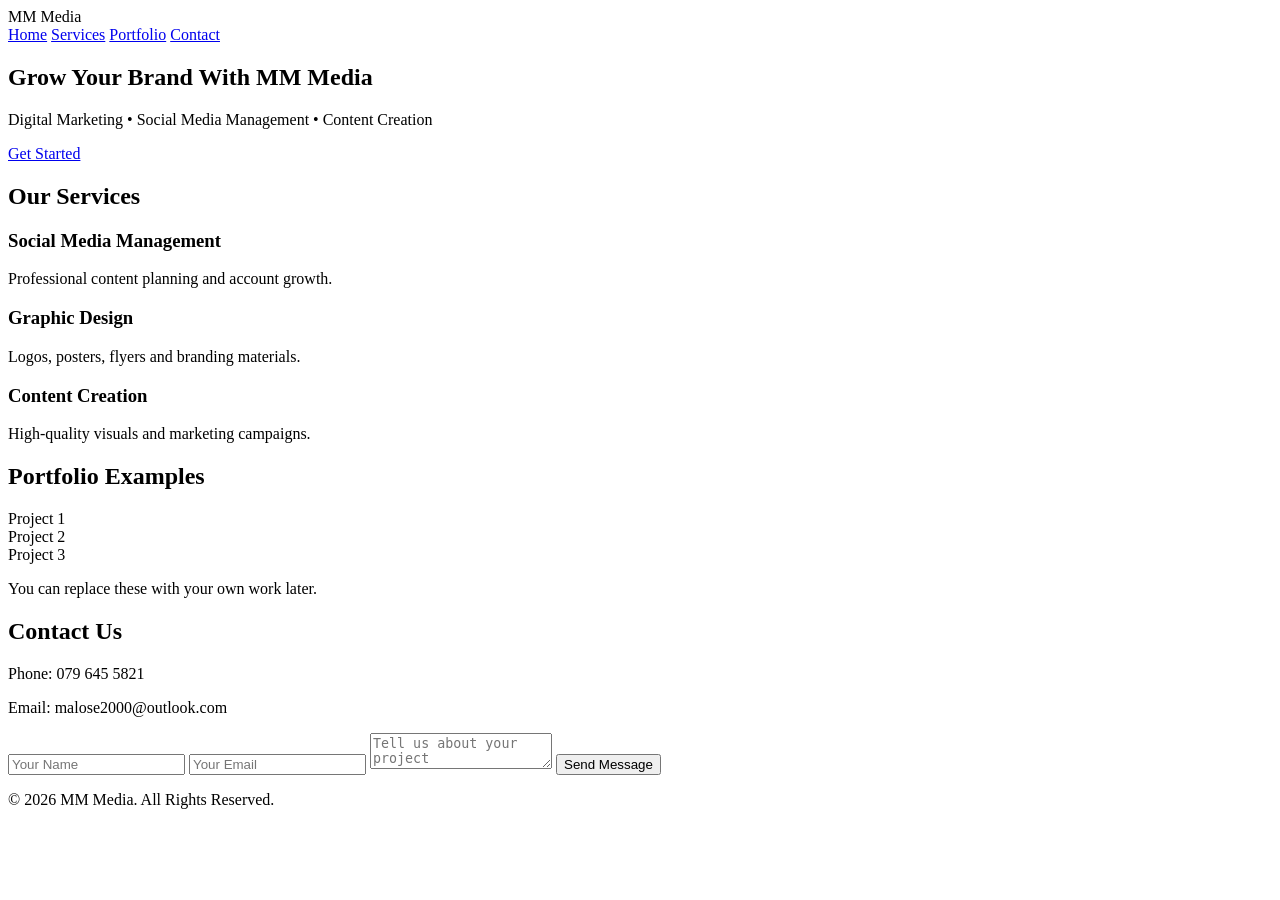
==== index.html @ d08255b9 "Add index.html" ====
<!DOCTYPE html>
<html lang="en">
<head>
    <meta charset="UTF-8">
    <meta name="viewport" content="width=device-width, initial-scale=1.0">
    <title>MM Media</title>
    <link rel="stylesheet" href="style.css">
</head>
<body>

<header>
    <div class="logo">MM Media</div>
    <nav>
        <a href="#home">Home</a>
        <a href="#services">Services</a>
        <a href="#portfolio">Portfolio</a>
        <a href="#contact">Contact</a>
    </nav>
</header>

<section id="home" class="hero">
    <h1>Grow Your Brand With MM Media</h1>
    <p>Digital Marketing • Social Media Management • Content Creation</p>
    <a href="#contact" class="btn">Get Started</a>
</section>

<section id="services">
    <h2>Our Services</h2>

    <div class="cards">
        <div class="card">
            <h3>Social Media Management</h3>
            <p>Professional content planning and account growth.</p>
        </div>

        <div class="card">
            <h3>Graphic Design</h3>
            <p>Logos, posters, flyers and branding materials.</p>
        </div>

        <div class="card">
            <h3>Content Creation</h3>
            <p>High-quality visuals and marketing campaigns.</p>
        </div>
    </div>
</section>

<section id="portfolio">
    <h2>Portfolio Examples</h2>

    <div class="gallery">
        <div class="placeholder">Project 1</div>
        <div class="placeholder">Project 2</div>
        <div class="placeholder">Project 3</div>
    </div>

    <p>You can replace these with your own work later.</p>
</section>

<section id="contact">
    <h2>Contact Us</h2>

    <p>Phone: 079 645 5821</p>
    <p>Email: malose2000@outlook.com</p>

    <form>
        <input type="text" placeholder="Your Name">
        <input type="email" placeholder="Your Email">
        <textarea placeholder="Tell us about your project"></textarea>
        <button type="submit">Send Message</button>
    </form>
</section>

<footer>
    <p>© 2026 MM Media. All Rights Reserved.</p>
</footer>

<script src="script.js"></script>

</body>
</html
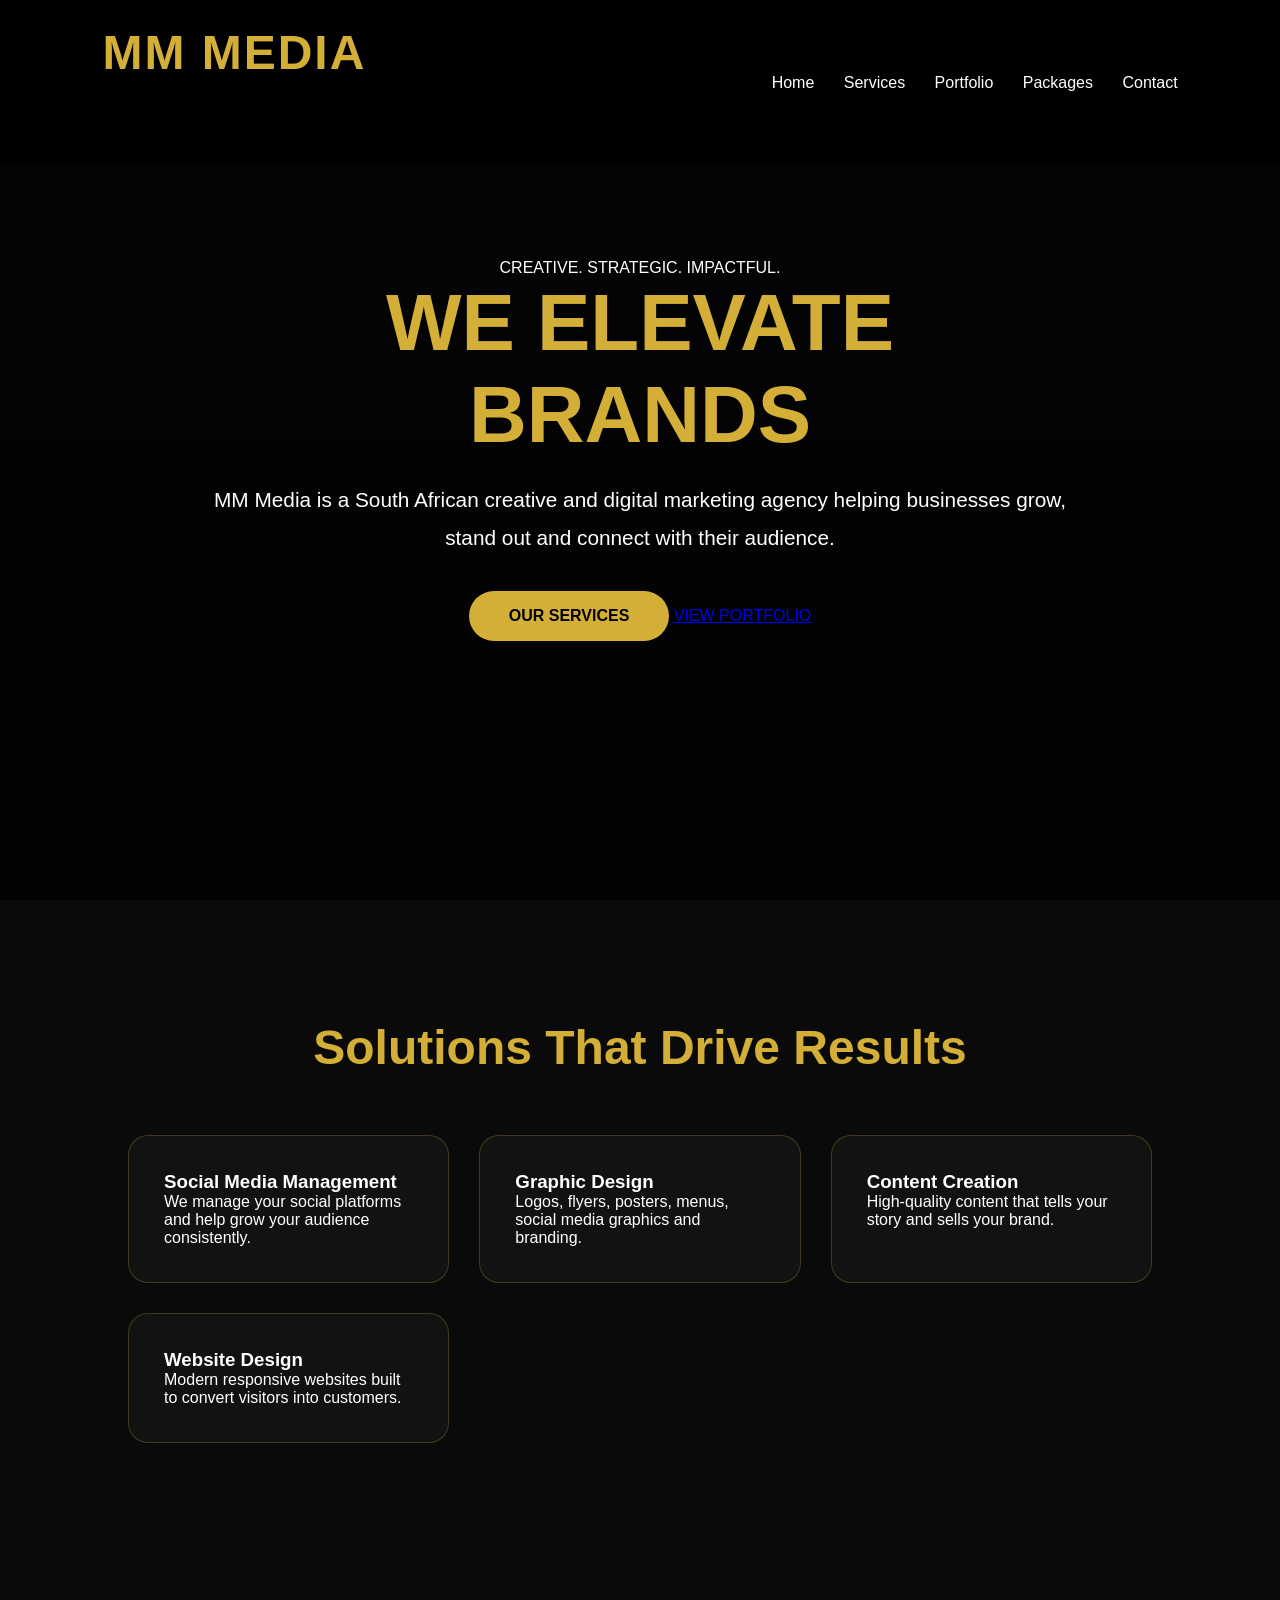
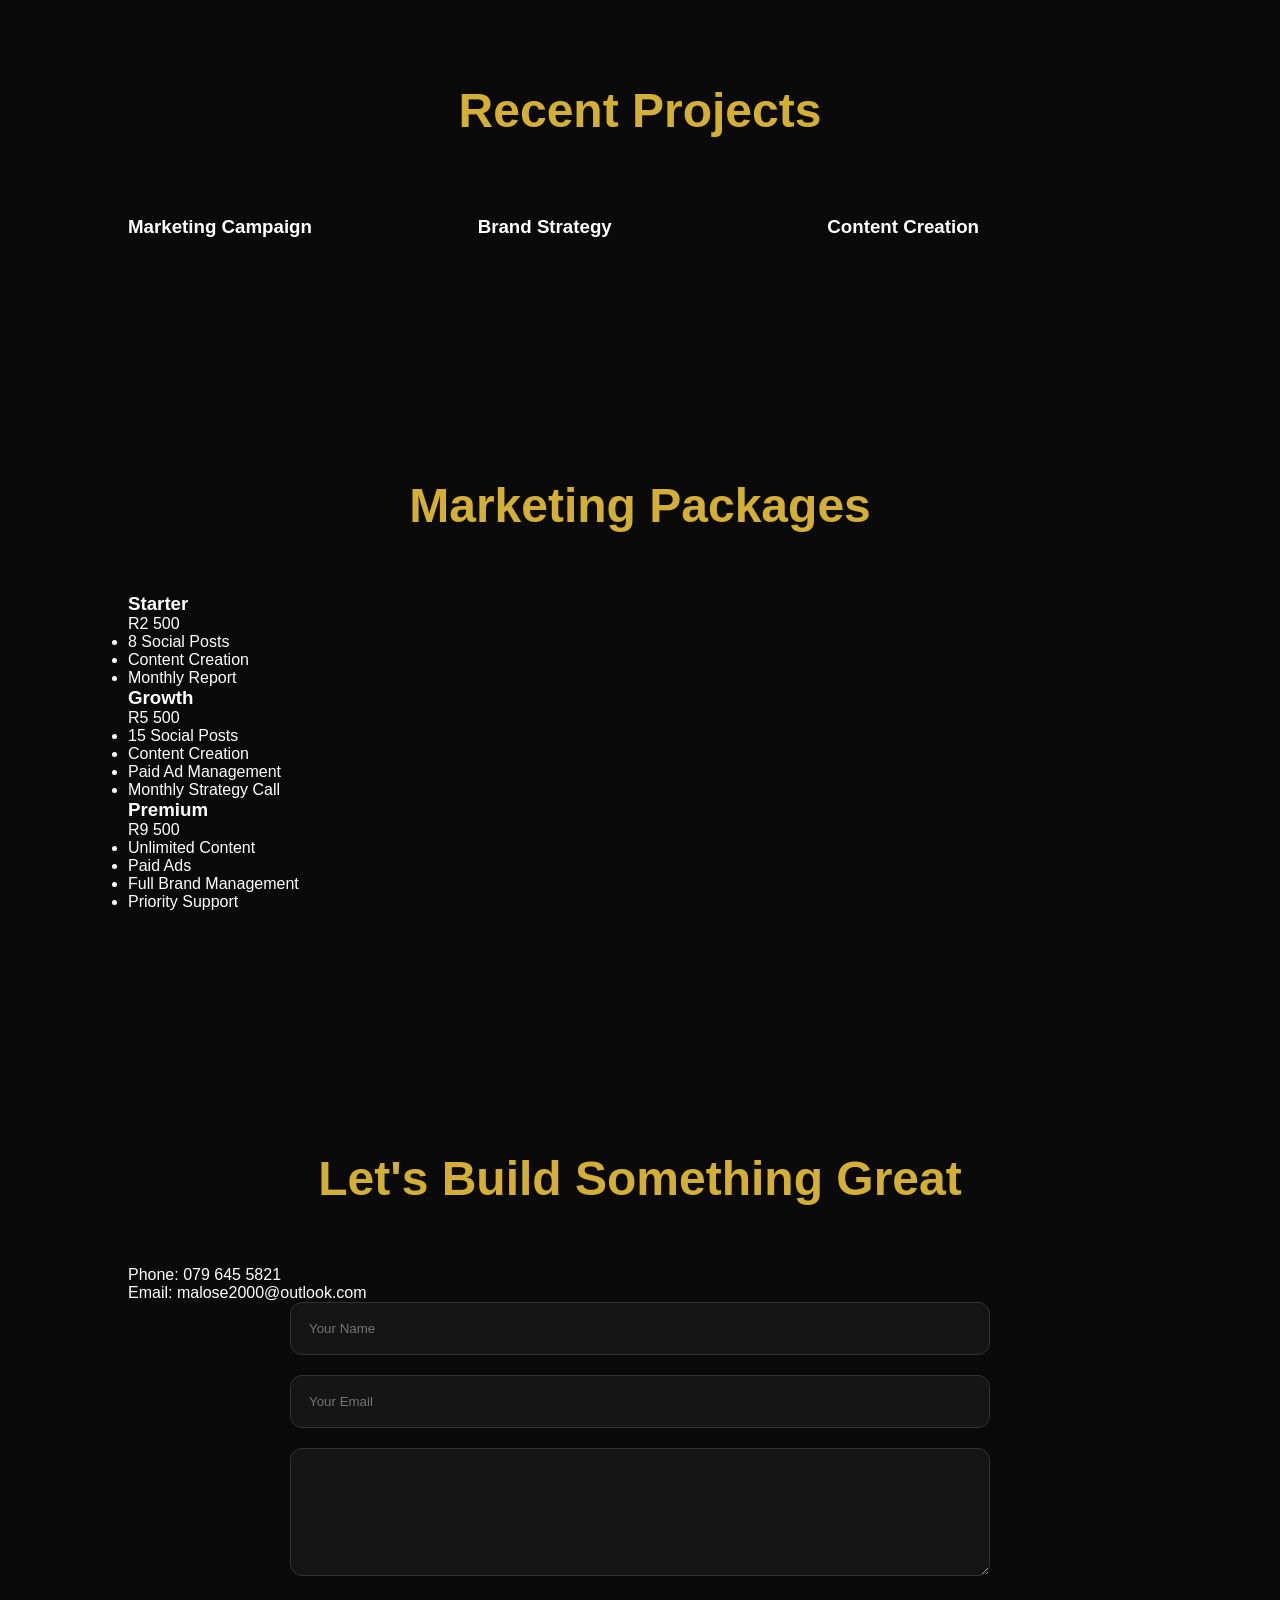
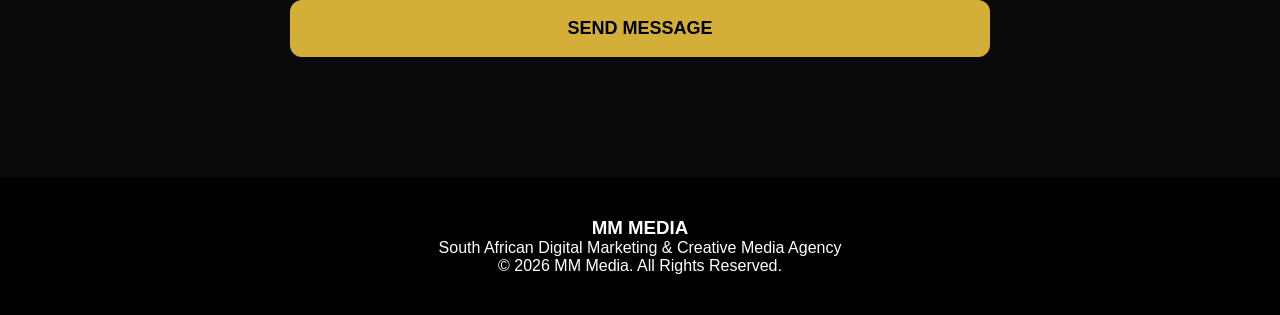
==== commit 5031b7d6: "Update index.html" ====
--- a/index.html
+++ b/index.html
@@ -3,79 +3,237 @@
 <head>
     <meta charset="UTF-8">
     <meta name="viewport" content="width=device-width, initial-scale=1.0">
-    <title>MM Media</title>
+    <title>MM Media | Digital Marketing Agency</title>
+
     <link rel="stylesheet" href="style.css">
+
+    <link href="https://fonts.googleapis.com/css2?family=Poppins:wght@300;400;500;600;700;800&display=swap" rel="stylesheet">
 </head>
+
 <body>
 
 <header>
-    <div class="logo">MM Media</div>
+    <div class="logo">
+        <h2>MM MEDIA</h2>
+    </div>
+
     <nav>
         <a href="#home">Home</a>
         <a href="#services">Services</a>
         <a href="#portfolio">Portfolio</a>
+        <a href="#packages">Packages</a>
         <a href="#contact">Contact</a>
     </nav>
 </header>
 
-<section id="home" class="hero">
-    <h1>Grow Your Brand With MM Media</h1>
-    <p>Digital Marketing • Social Media Management • Content Creation</p>
-    <a href="#contact" class="btn">Get Started</a>
+<section class="hero" id="home">
+    <div class="overlay">
+
+        <span class="tagline">
+            CREATIVE. STRATEGIC. IMPACTFUL.
+        </span>
+
+        <h1>
+            WE ELEVATE <br>
+            BRANDS
+        </h1>
+
+        <p>
+            MM Media is a South African creative and digital marketing agency
+            helping businesses grow, stand out and connect with their audience.
+        </p>
+
+        <div class="hero-buttons">
+            <a href="#services" class="btn">OUR SERVICES</a>
+
+            <a href="#portfolio" class="btn-outline">
+                VIEW PORTFOLIO
+            </a>
+        </div>
+    </div>
 </section>
 
 <section id="services">
-    <h2>Our Services</h2>
+
+    <h2>Solutions That Drive Results</h2>
 
     <div class="cards">
+
         <div class="card">
             <h3>Social Media Management</h3>
-            <p>Professional content planning and account growth.</p>
+
+            <p>
+                We manage your social platforms and help
+                grow your audience consistently.
+            </p>
         </div>
 
         <div class="card">
             <h3>Graphic Design</h3>
-            <p>Logos, posters, flyers and branding materials.</p>
+
+            <p>
+                Logos, flyers, posters, menus,
+                social media graphics and branding.
+            </p>
         </div>
 
         <div class="card">
             <h3>Content Creation</h3>
-            <p>High-quality visuals and marketing campaigns.</p>
-        </div>
-    </div>
+
+            <p>
+                High-quality content that tells your story
+                and sells your brand.
+            </p>
+        </div>
+
+        <div class="card">
+            <h3>Website Design</h3>
+
+            <p>
+                Modern responsive websites built to
+                convert visitors into customers.
+            </p>
+        </div>
+
+    </div>
+
 </section>
 
 <section id="portfolio">
-    <h2>Portfolio Examples</h2>
+
+    <h2>Recent Projects</h2>
 
     <div class="gallery">
-        <div class="placeholder">Project 1</div>
-        <div class="placeholder">Project 2</div>
-        <div class="placeholder">Project 3</div>
-    </div>
-
-    <p>You can replace these with your own work later.</p>
+
+        <div class="project">
+            <img src="https://images.unsplash.com/photo-1460925895917-afdab827c52f?w=800" alt="">
+            <h3>Marketing Campaign</h3>
+        </div>
+
+        <div class="project">
+            <img src="https://images.unsplash.com/photo-1552664730-d307ca884978?w=800" alt="">
+            <h3>Brand Strategy</h3>
+        </div>
+
+        <div class="project">
+            <img src="https://images.unsplash.com/photo-1516321318423-f06f85e504b3?w=800" alt="">
+            <h3>Content Creation</h3>
+        </div>
+
+    </div>
+
+</section>
+
+<section id="packages">
+
+    <h2>Marketing Packages</h2>
+
+    <div class="pricing">
+
+        <div class="price-card">
+
+            <h3>Starter</h3>
+
+            <div class="price">
+                R2 500
+            </div>
+
+            <ul>
+                <li>8 Social Posts</li>
+                <li>Content Creation</li>
+                <li>Monthly Report</li>
+            </ul>
+
+        </div>
+
+        <div class="price-card featured">
+
+            <h3>Growth</h3>
+
+            <div class="price">
+                R5 500
+            </div>
+
+            <ul>
+                <li>15 Social Posts</li>
+                <li>Content Creation</li>
+                <li>Paid Ad Management</li>
+                <li>Monthly Strategy Call</li>
+            </ul>
+
+        </div>
+
+        <div class="price-card">
+
+            <h3>Premium</h3>
+
+            <div class="price">
+                R9 500
+            </div>
+
+            <ul>
+                <li>Unlimited Content</li>
+                <li>Paid Ads</li>
+                <li>Full Brand Management</li>
+                <li>Priority Support</li>
+            </ul>
+
+        </div>
+
+    </div>
+
 </section>
 
 <section id="contact">
-    <h2>Contact Us</h2>
-
-    <p>Phone: 079 645 5821</p>
-    <p>Email: malose2000@outlook.com</p>
+
+    <h2>Let's Build Something Great</h2>
+
+    <p class="contact-info">
+        Phone: 079 645 5821 <br>
+        Email: malose2000@outlook.com
+    </p>
 
     <form>
-        <input type="text" placeholder="Your Name">
-        <input type="email" placeholder="Your Email">
-        <textarea placeholder="Tell us about your project"></textarea>
-        <button type="submit">Send Message</button>
+
+        <input
+        type="text"
+        placeholder="Your Name"
+        required>
+
+        <input
+        type="email"
+        placeholder="Your Email"
+        required>
+
+        <textarea
+        rows="6"
+        placeholder="Tell us about your project">
+        </textarea>
+
+        <button type="submit">
+            SEND MESSAGE
+        </button>
+
     </form>
+
 </section>
 
 <footer>
-    <p>© 2026 MM Media. All Rights Reserved.</p>
+
+    <h3>MM MEDIA</h3>
+
+    <p>
+        South African Digital Marketing &
+        Creative Media Agency
+    </p>
+
+    <p>
+        © 2026 MM Media. All Rights Reserved.
+    </p>
+
 </footer>
 
 <script src="script.js"></script>
 
 </body>
-</html
+</html>
--- a/style.css
+++ b/style.css
@@ -0,0 +1,173 @@
+*{
+margin:0;
+padding:0;
+box-sizing:border-box;
+font-family: “Poppins”, sans-serif;
+}
+
+html{
+scroll-behavior:smooth;
+}
+
+body{
+background:#0a0a0a;
+color:white;
+overflow-x:hidden;
+}
+
+header{
+position:fixed;
+top:0;
+width:100%;
+z-index:1000;
+display:flex;
+justify-content:space-between;
+align-items:center;
+padding:25px 8%;
+background:rgba(0,0,0,0.85);
+backdrop-filter:blur(10px);
+}
+
+.logo{
+font-size:32px;
+font-weight:700;
+color:#d4af37;
+letter-spacing:2px;
+}
+
+nav a{
+color:white;
+text-decoration:none;
+margin-left:25px;
+transition:0.3s;
+}
+
+nav a:hover{
+color:#d4af37;
+}
+
+.hero{
+height:100vh;
+background:
+linear-gradient(rgba(0,0,0,.6),rgba(0,0,0,.8)),
+url(“https://images.unsplash.com/photo-1497366754035-f200968a6e72”);
+background-size:cover;
+background-position:center;
+display:flex;
+justify-content:center;
+align-items:center;
+text-align:center;
+}
+
+.overlay{
+max-width:900px;
+padding:20px;
+}
+
+.hero h1{
+font-size:5rem;
+color:#d4af37;
+margin-bottom:20px;
+}
+
+.hero p{
+font-size:1.3rem;
+line-height:1.8;
+margin-bottom:35px;
+}
+
+.btn{
+display:inline-block;
+padding:16px 40px;
+background:#d4af37;
+color:black;
+font-weight:bold;
+text-decoration:none;
+border-radius:50px;
+transition:0.3s;
+}
+
+.btn:hover{
+transform:translateY(-3px);
+}
+
+section{
+padding:120px 10%;
+}
+
+h2{
+text-align:center;
+color:#d4af37;
+font-size:3rem;
+margin-bottom:60px;
+}
+
+.cards{
+display:grid;
+grid-template-columns:repeat(auto-fit,minmax(280px,1fr));
+gap:30px;
+}
+
+.card{
+background:#121212;
+border:1px solid rgba(212,175,55,.25);
+padding:35px;
+border-radius:20px;
+transition:0.4s;
+}
+
+.card:hover{
+transform:translateY(-10px);
+border-color:#d4af37;
+}
+
+.gallery{
+display:grid;
+grid-template-columns:repeat(auto-fit,minmax(300px,1fr));
+gap:25px;
+}
+
+.placeholder{
+height:250px;
+border-radius:20px;
+background:linear-gradient(135deg,#d4af37,#8b6b1d);
+display:flex;
+justify-content:center;
+align-items:center;
+font-size:24px;
+font-weight:bold;
+color:black;
+}
+
+form{
+max-width:700px;
+margin:auto;
+}
+
+input,
+textarea{
+width:100%;
+margin-bottom:20px;
+padding:18px;
+background:#151515;
+border:1px solid #333;
+color:white;
+border-radius:12px;
+}
+
+button{
+width:100%;
+padding:18px;
+background:#d4af37;
+border:none;
+font-size:18px;
+font-weight:bold;
+border-radius:12px;
+cursor:pointer;
+}
+
+footer{
+text-align:center;
+padding:40px;
+background:black;
+}
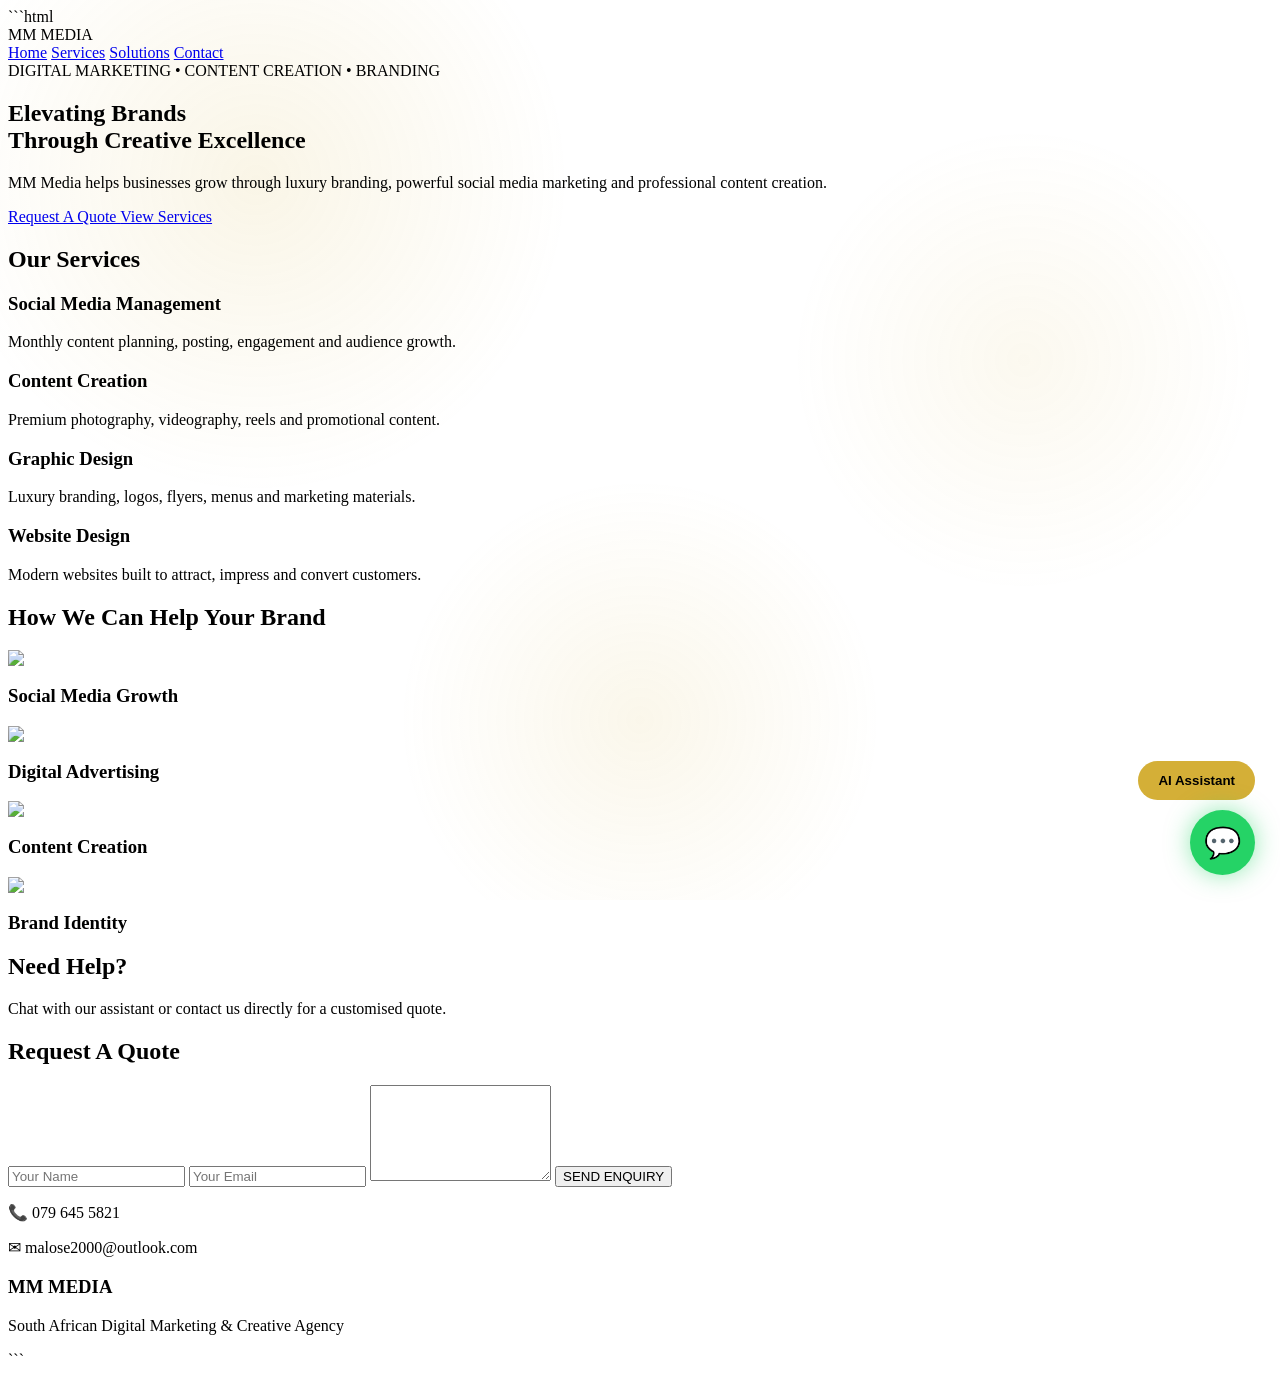
==== commit b6cadea2: "Update index.html" ====
--- a/index.html
+++ b/index.html
@@ -1,197 +1,163 @@
+```html
 <!DOCTYPE html>
 <html lang="en">
 <head>
-    <meta charset="UTF-8">
-    <meta name="viewport" content="width=device-width, initial-scale=1.0">
-    <title>MM Media | Digital Marketing Agency</title>
-
-    <link rel="stylesheet" href="style.css">
-
-    <link href="https://fonts.googleapis.com/css2?family=Poppins:wght@300;400;500;600;700;800&display=swap" rel="stylesheet">
+<meta charset="UTF-8">
+<meta name="viewport" content="width=device-width, initial-scale=1.0">
+<title>MM Media | Luxury Digital Marketing Agency</title>
+
+<link rel="stylesheet" href="style.css">
+
+<link href="https://fonts.googleapis.com/css2?family=Poppins:wght@300;400;500;600;700;800&display=swap" rel="stylesheet">
 </head>
 
 <body>
 
 <header>
-    <div class="logo">
-        <h2>MM MEDIA</h2>
-    </div>
+    <div class="logo">MM MEDIA</div>
 
     <nav>
         <a href="#home">Home</a>
         <a href="#services">Services</a>
-        <a href="#portfolio">Portfolio</a>
-        <a href="#packages">Packages</a>
+        <a href="#showcase">Solutions</a>
         <a href="#contact">Contact</a>
     </nav>
 </header>
 
-<section class="hero" id="home">
-    <div class="overlay">
-
-        <span class="tagline">
-            CREATIVE. STRATEGIC. IMPACTFUL.
+<section id="home" class="hero">
+
+    <div class="hero-content">
+
+        <span class="small-title">
+            DIGITAL MARKETING • CONTENT CREATION • BRANDING
         </span>
 
         <h1>
-            WE ELEVATE <br>
-            BRANDS
+            Elevating Brands<br>
+            Through Creative Excellence
         </h1>
 
         <p>
-            MM Media is a South African creative and digital marketing agency
-            helping businesses grow, stand out and connect with their audience.
+            MM Media helps businesses grow through luxury branding,
+            powerful social media marketing and professional content creation.
         </p>
 
         <div class="hero-buttons">
-            <a href="#services" class="btn">OUR SERVICES</a>
-
-            <a href="#portfolio" class="btn-outline">
-                VIEW PORTFOLIO
+            <a href="#contact" class="btn">
+                Request A Quote
             </a>
-        </div>
-    </div>
+
+            <a href="#showcase" class="btn-outline">
+                View Services
+            </a>
+        </div>
+
+    </div>
+
 </section>
 
 <section id="services">
 
-    <h2>Solutions That Drive Results</h2>
+    <h2>Our Services</h2>
 
     <div class="cards">
 
         <div class="card">
             <h3>Social Media Management</h3>
-
-            <p>
-                We manage your social platforms and help
-                grow your audience consistently.
+            <p>
+                Monthly content planning, posting,
+                engagement and audience growth.
+            </p>
+        </div>
+
+        <div class="card">
+            <h3>Content Creation</h3>
+            <p>
+                Premium photography, videography,
+                reels and promotional content.
             </p>
         </div>
 
         <div class="card">
             <h3>Graphic Design</h3>
-
-            <p>
-                Logos, flyers, posters, menus,
-                social media graphics and branding.
-            </p>
-        </div>
-
-        <div class="card">
+            <p>
+                Luxury branding, logos, flyers,
+                menus and marketing materials.
+            </p>
+        </div>
+
+        <div class="card">
+            <h3>Website Design</h3>
+            <p>
+                Modern websites built to attract,
+                impress and convert customers.
+            </p>
+        </div>
+
+    </div>
+
+</section>
+
+<section id="showcase">
+
+    <h2>How We Can Help Your Brand</h2>
+
+    <div class="gallery">
+
+        <div class="project">
+            <img src="https://images.unsplash.com/photo-1611162617474-5b21e879e113?w=1200">
+            <h3>Social Media Growth</h3>
+        </div>
+
+        <div class="project">
+            <img src="https://images.unsplash.com/photo-1460925895917-afdab827c52f?w=1200">
+            <h3>Digital Advertising</h3>
+        </div>
+
+        <div class="project">
+            <img src="https://images.unsplash.com/photo-1496171367470-9ed9a91ea931?w=1200">
             <h3>Content Creation</h3>
-
-            <p>
-                High-quality content that tells your story
-                and sells your brand.
-            </p>
-        </div>
-
-        <div class="card">
-            <h3>Website Design</h3>
-
-            <p>
-                Modern responsive websites built to
-                convert visitors into customers.
-            </p>
-        </div>
-
-    </div>
-
-</section>
-
-<section id="portfolio">
-
-    <h2>Recent Projects</h2>
-
-    <div class="gallery">
-
-        <div class="project">
-            <img src="https://images.unsplash.com/photo-1460925895917-afdab827c52f?w=800" alt="">
-            <h3>Marketing Campaign</h3>
-        </div>
-
-        <div class="project">
-            <img src="https://images.unsplash.com/photo-1552664730-d307ca884978?w=800" alt="">
-            <h3>Brand Strategy</h3>
-        </div>
-
-        <div class="project">
-            <img src="https://images.unsplash.com/photo-1516321318423-f06f85e504b3?w=800" alt="">
-            <h3>Content Creation</h3>
-        </div>
-
-    </div>
-
-</section>
-
-<section id="packages">
-
-    <h2>Marketing Packages</h2>
-
-    <div class="pricing">
-
-        <div class="price-card">
-
-            <h3>Starter</h3>
-
-            <div class="price">
-                R2 500
-            </div>
-
-            <ul>
-                <li>8 Social Posts</li>
-                <li>Content Creation</li>
-                <li>Monthly Report</li>
-            </ul>
-
-        </div>
-
-        <div class="price-card featured">
-
-            <h3>Growth</h3>
-
-            <div class="price">
-                R5 500
-            </div>
-
-            <ul>
-                <li>15 Social Posts</li>
-                <li>Content Creation</li>
-                <li>Paid Ad Management</li>
-                <li>Monthly Strategy Call</li>
-            </ul>
-
-        </div>
-
-        <div class="price-card">
-
-            <h3>Premium</h3>
-
-            <div class="price">
-                R9 500
-            </div>
-
-            <ul>
-                <li>Unlimited Content</li>
-                <li>Paid Ads</li>
-                <li>Full Brand Management</li>
-                <li>Priority Support</li>
-            </ul>
-
-        </div>
-
+        </div>
+
+        <div class="project">
+            <img src="https://images.unsplash.com/photo-1559028012-481c04fa702d?w=1200">
+            <h3>Brand Identity</h3>
+        </div>
+
+    </div>
+
+</section>
+
+<section class="assistant-section">
+
+    <h2>Need Help?</h2>
+
+    <p>
+        Chat with our assistant or contact us directly
+        for a customised quote.
+    </p>
+
+    <button id="chat-toggle">
+        AI Assistant
+    </button>
+
+    <div id="chat-box">
+        <h3>MM Media Assistant</h3>
+
+        <p>
+            Welcome! How can we help your business today?
+        </p>
+
+        <input
+        type="text"
+        placeholder="Type your question...">
     </div>
 
 </section>
 
 <section id="contact">
 
-    <h2>Let's Build Something Great</h2>
-
-    <p class="contact-info">
-        Phone: 079 645 5821 <br>
-        Email: malose2000@outlook.com
-    </p>
+    <h2>Request A Quote</h2>
 
     <form>
 
@@ -211,10 +177,22 @@
         </textarea>
 
         <button type="submit">
-            SEND MESSAGE
+            SEND ENQUIRY
         </button>
 
     </form>
+
+    <div class="contact-details">
+
+        <p>
+            📞 079 645 5821
+        </p>
+
+        <p>
+            ✉ malose2000@outlook.com
+        </p>
+
+    </div>
 
 </section>
 
@@ -224,16 +202,22 @@
 
     <p>
         South African Digital Marketing &
-        Creative Media Agency
+        Creative Agency
     </p>
 
-    <p>
-        © 2026 MM Media. All Rights Reserved.
-    </p>
-
 </footer>
+
+<a
+href="https://wa.me/27796455821"
+target="_blank"
+class="whatsapp">
+
+💬
+
+</a>
 
 <script src="script.js"></script>
 
 </body>
 </html>
+```
--- a/style.css
+++ b/style.css
@@ -1,173 +1,74 @@
-*{
-margin:0;
-padding:0;
-box-sizing:border-box;
-font-family: “Poppins”, sans-serif;
+/* Floating luxury background */
+
+body::before{
+content:"";
+position:fixed;
+top:0;
+left:0;
+width:100%;
+height:100%;
+background:
+radial-gradient(circle at 20% 20%, rgba(212,175,55,.12), transparent 25%),
+radial-gradient(circle at 80% 40%, rgba(212,175,55,.08), transparent 20%),
+radial-gradient(circle at 50% 80%, rgba(212,175,55,.10), transparent 25%);
+pointer-events:none;
+z-index:-1;
+animation: floatbg 15s ease-in-out infinite;
 }
 
-html{
-scroll-behavior:smooth;
+@keyframes floatbg{
+0%{transform:translateY(0);}
+50%{transform:translateY(-20px);}
+100%{transform:translateY(0);}
 }
 
-body{
-background:#0a0a0a;
-color:white;
-overflow-x:hidden;
+/* WhatsApp */
+
+.whatsapp{
+position:fixed;
+bottom:25px;
+right:25px;
+width:65px;
+height:65px;
+background:#25D366;
+border-radius:50%;
+display:flex;
+align-items:center;
+justify-content:center;
+font-size:30px;
+text-decoration:none;
+z-index:9999;
+box-shadow:0 0 25px rgba(37,211,102,.5);
 }
 
-header{
+/* AI Assistant */
+
+#chat-toggle{
 position:fixed;
-top:0;
-width:100%;
-z-index:1000;
-display:flex;
-justify-content:space-between;
-align-items:center;
-padding:25px 8%;
-background:rgba(0,0,0,0.85);
-backdrop-filter:blur(10px);
+bottom:100px;
+right:25px;
+background:#d4af37;
+color:black;
+border:none;
+padding:12px 20px;
+border-radius:50px;
+cursor:pointer;
+font-weight:bold;
 }
 
-.logo{
-font-size:32px;
-font-weight:700;
-color:#d4af37;
-letter-spacing:2px;
+#chat-box{
+display:none;
+position:fixed;
+bottom:160px;
+right:25px;
+width:300px;
+background:#111;
+border:1px solid #d4af37;
+padding:20px;
+border-radius:15px;
 }
 
-nav a{
-color:white;
-text-decoration:none;
-margin-left:25px;
-transition:0.3s;
+#chat-box input{
+width:100%;
+margin-top:10px;
 }
-
-nav a:hover{
-color:#d4af37;
-}
-
-.hero{
-height:100vh;
-background:
-linear-gradient(rgba(0,0,0,.6),rgba(0,0,0,.8)),
-url(“https://images.unsplash.com/photo-1497366754035-f200968a6e72”);
-background-size:cover;
-background-position:center;
-display:flex;
-justify-content:center;
-align-items:center;
-text-align:center;
-}
-
-.overlay{
-max-width:900px;
-padding:20px;
-}
-
-.hero h1{
-font-size:5rem;
-color:#d4af37;
-margin-bottom:20px;
-}
-
-.hero p{
-font-size:1.3rem;
-line-height:1.8;
-margin-bottom:35px;
-}
-
-.btn{
-display:inline-block;
-padding:16px 40px;
-background:#d4af37;
-color:black;
-font-weight:bold;
-text-decoration:none;
-border-radius:50px;
-transition:0.3s;
-}
-
-.btn:hover{
-transform:translateY(-3px);
-}
-
-section{
-padding:120px 10%;
-}
-
-h2{
-text-align:center;
-color:#d4af37;
-font-size:3rem;
-margin-bottom:60px;
-}
-
-.cards{
-display:grid;
-grid-template-columns:repeat(auto-fit,minmax(280px,1fr));
-gap:30px;
-}
-
-.card{
-background:#121212;
-border:1px solid rgba(212,175,55,.25);
-padding:35px;
-border-radius:20px;
-transition:0.4s;
-}
-
-.card:hover{
-transform:translateY(-10px);
-border-color:#d4af37;
-}
-
-.gallery{
-display:grid;
-grid-template-columns:repeat(auto-fit,minmax(300px,1fr));
-gap:25px;
-}
-
-.placeholder{
-height:250px;
-border-radius:20px;
-background:linear-gradient(135deg,#d4af37,#8b6b1d);
-display:flex;
-justify-content:center;
-align-items:center;
-font-size:24px;
-font-weight:bold;
-color:black;
-}
-
-form{
-max-width:700px;
-margin:auto;
-}
-
-input,
-textarea{
-width:100%;
-margin-bottom:20px;
-padding:18px;
-background:#151515;
-border:1px solid #333;
-color:white;
-border-radius:12px;
-}
-
-button{
-width:100%;
-padding:18px;
-background:#d4af37;
-border:none;
-font-size:18px;
-font-weight:bold;
-border-radius:12px;
-cursor:pointer;
-}
-
-footer{
-text-align:center;
-padding:40px;
-background:black;
-}
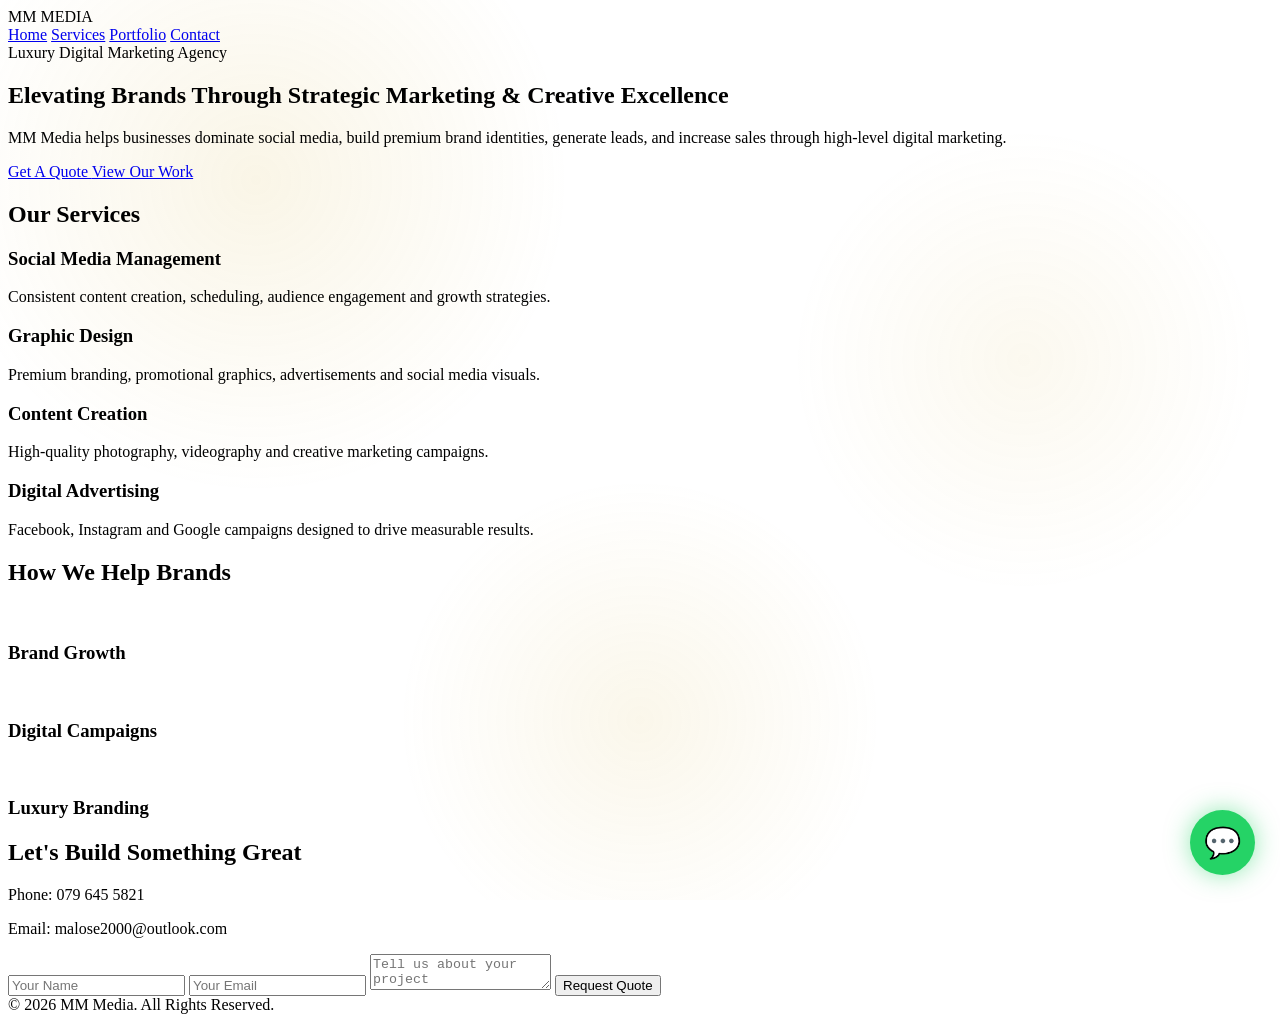
==== commit f9d85cc0: "Update index.html" ====
--- a/index.html
+++ b/index.html
@@ -1,16 +1,11 @@
-```html
 <!DOCTYPE html>
 <html lang="en">
 <head>
-<meta charset="UTF-8">
-<meta name="viewport" content="width=device-width, initial-scale=1.0">
-<title>MM Media | Luxury Digital Marketing Agency</title>
-
-<link rel="stylesheet" href="style.css">
-
-<link href="https://fonts.googleapis.com/css2?family=Poppins:wght@300;400;500;600;700;800&display=swap" rel="stylesheet">
+    <meta charset="UTF-8">
+    <meta name="viewport" content="width=device-width, initial-scale=1.0">
+    <title>MM Media | Luxury Digital Marketing</title>
+    <link rel="stylesheet" href="style.css">
 </head>
-
 <body>
 
 <header>
@@ -19,78 +14,80 @@
     <nav>
         <a href="#home">Home</a>
         <a href="#services">Services</a>
-        <a href="#showcase">Solutions</a>
+        <a href="#portfolio">Portfolio</a>
         <a href="#contact">Contact</a>
     </nav>
 </header>
 
-<section id="home" class="hero">
+<section class="hero" id="home">
+    <div class="overlay"></div>
 
     <div class="hero-content">
 
-        <span class="small-title">
-            DIGITAL MARKETING • CONTENT CREATION • BRANDING
-        </span>
+        <div class="badge">
+            Luxury Digital Marketing Agency
+        </div>
 
         <h1>
-            Elevating Brands<br>
-            Through Creative Excellence
+            Elevating Brands Through
+            Strategic Marketing &
+            Creative Excellence
         </h1>
 
         <p>
-            MM Media helps businesses grow through luxury branding,
-            powerful social media marketing and professional content creation.
+            MM Media helps businesses dominate social media,
+            build premium brand identities, generate leads,
+            and increase sales through high-level digital marketing.
         </p>
 
-        <div class="hero-buttons">
-            <a href="#contact" class="btn">
-                Request A Quote
+        <div class="buttons">
+            <a href="#contact" class="btn gold">
+                Get A Quote
             </a>
 
-            <a href="#showcase" class="btn-outline">
-                View Services
+            <a href="#portfolio" class="btn outline">
+                View Our Work
             </a>
         </div>
 
     </div>
-
 </section>
 
-<section id="services">
+<section class="services" id="services">
 
     <h2>Our Services</h2>
 
-    <div class="cards">
+    <div class="service-grid">
 
         <div class="card">
             <h3>Social Media Management</h3>
             <p>
-                Monthly content planning, posting,
-                engagement and audience growth.
+                Consistent content creation, scheduling,
+                audience engagement and growth strategies.
+            </p>
+        </div>
+
+        <div class="card">
+            <h3>Graphic Design</h3>
+            <p>
+                Premium branding, promotional graphics,
+                advertisements and social media visuals.
             </p>
         </div>
 
         <div class="card">
             <h3>Content Creation</h3>
             <p>
-                Premium photography, videography,
-                reels and promotional content.
+                High-quality photography, videography
+                and creative marketing campaigns.
             </p>
         </div>
 
         <div class="card">
-            <h3>Graphic Design</h3>
+            <h3>Digital Advertising</h3>
             <p>
-                Luxury branding, logos, flyers,
-                menus and marketing materials.
-            </p>
-        </div>
-
-        <div class="card">
-            <h3>Website Design</h3>
-            <p>
-                Modern websites built to attract,
-                impress and convert customers.
+                Facebook, Instagram and Google campaigns
+                designed to drive measurable results.
             </p>
         </div>
 
@@ -98,126 +95,61 @@
 
 </section>
 
-<section id="showcase">
+<section class="portfolio" id="portfolio">
 
-    <h2>How We Can Help Your Brand</h2>
+    <h2>How We Help Brands</h2>
 
-    <div class="gallery">
+    <div class="portfolio-grid">
 
-        <div class="project">
-            <img src="https://images.unsplash.com/photo-1611162617474-5b21e879e113?w=1200">
-            <h3>Social Media Growth</h3>
+        <div class="portfolio-card">
+            <img src="https://images.unsplash.com/photo-1552664730-d307ca884978?w=800" alt="">
+            <h3>Brand Growth</h3>
         </div>
 
-        <div class="project">
-            <img src="https://images.unsplash.com/photo-1460925895917-afdab827c52f?w=1200">
-            <h3>Digital Advertising</h3>
+        <div class="portfolio-card">
+            <img src="https://images.unsplash.com/photo-1460925895917-afdab827c52f?w=800" alt="">
+            <h3>Digital Campaigns</h3>
         </div>
 
-        <div class="project">
-            <img src="https://images.unsplash.com/photo-1496171367470-9ed9a91ea931?w=1200">
-            <h3>Content Creation</h3>
-        </div>
-
-        <div class="project">
-            <img src="https://images.unsplash.com/photo-1559028012-481c04fa702d?w=1200">
-            <h3>Brand Identity</h3>
+        <div class="portfolio-card">
+            <img src="https://images.unsplash.com/photo-1520607162513-77705c0f0d4a?w=800" alt="">
+            <h3>Luxury Branding</h3>
         </div>
 
     </div>
 
 </section>
 
-<section class="assistant-section">
+<section class="contact" id="contact">
 
-    <h2>Need Help?</h2>
+    <h2>Let's Build Something Great</h2>
 
-    <p>
-        Chat with our assistant or contact us directly
-        for a customised quote.
-    </p>
-
-    <button id="chat-toggle">
-        AI Assistant
-    </button>
-
-    <div id="chat-box">
-        <h3>MM Media Assistant</h3>
-
-        <p>
-            Welcome! How can we help your business today?
-        </p>
-
-        <input
-        type="text"
-        placeholder="Type your question...">
-    </div>
-
-</section>
-
-<section id="contact">
-
-    <h2>Request A Quote</h2>
+    <p>Phone: 079 645 5821</p>
+    <p>Email: malose2000@outlook.com</p>
 
     <form>
 
-        <input
-        type="text"
-        placeholder="Your Name"
-        required>
+        <input type="text" placeholder="Your Name">
 
-        <input
-        type="email"
-        placeholder="Your Email"
-        required>
+        <input type="email" placeholder="Your Email">
 
-        <textarea
-        rows="6"
-        placeholder="Tell us about your project">
-        </textarea>
+        <textarea placeholder="Tell us about your project"></textarea>
 
         <button type="submit">
-            SEND ENQUIRY
+            Request Quote
         </button>
 
     </form>
 
-    <div class="contact-details">
-
-        <p>
-            📞 079 645 5821
-        </p>
-
-        <p>
-            ✉ malose2000@outlook.com
-        </p>
-
-    </div>
-
 </section>
 
-<footer>
-
-    <h3>MM MEDIA</h3>
-
-    <p>
-        South African Digital Marketing &
-        Creative Agency
-    </p>
-
-</footer>
-
-<a
-href="https://wa.me/27796455821"
-target="_blank"
-class="whatsapp">
-
-💬
-
+<a href="https://wa.me/27796455821" target="_blank" class="whatsapp">
+    💬
 </a>
 
-<script src="script.js"></script>
+<footer>
+    © 2026 MM Media. All Rights Reserved.
+</footer>
 
 </body>
 </html>
-```
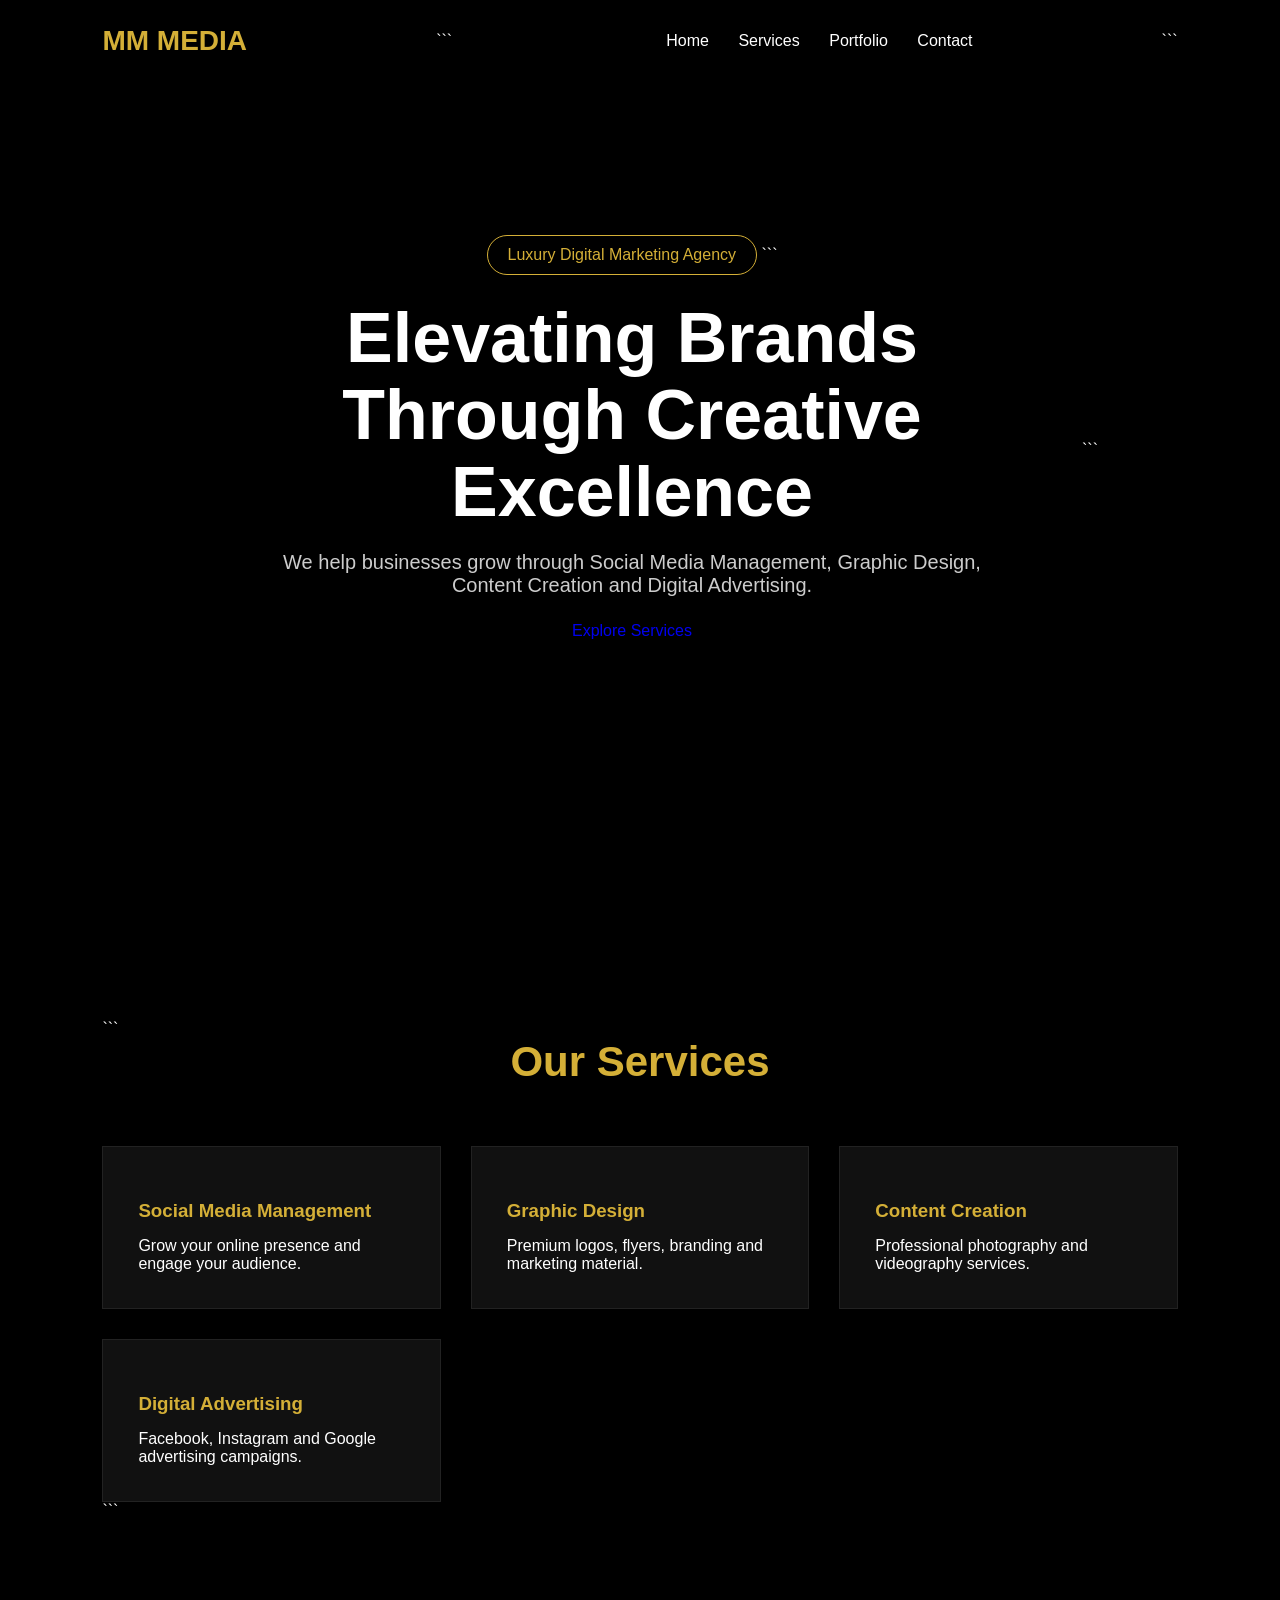
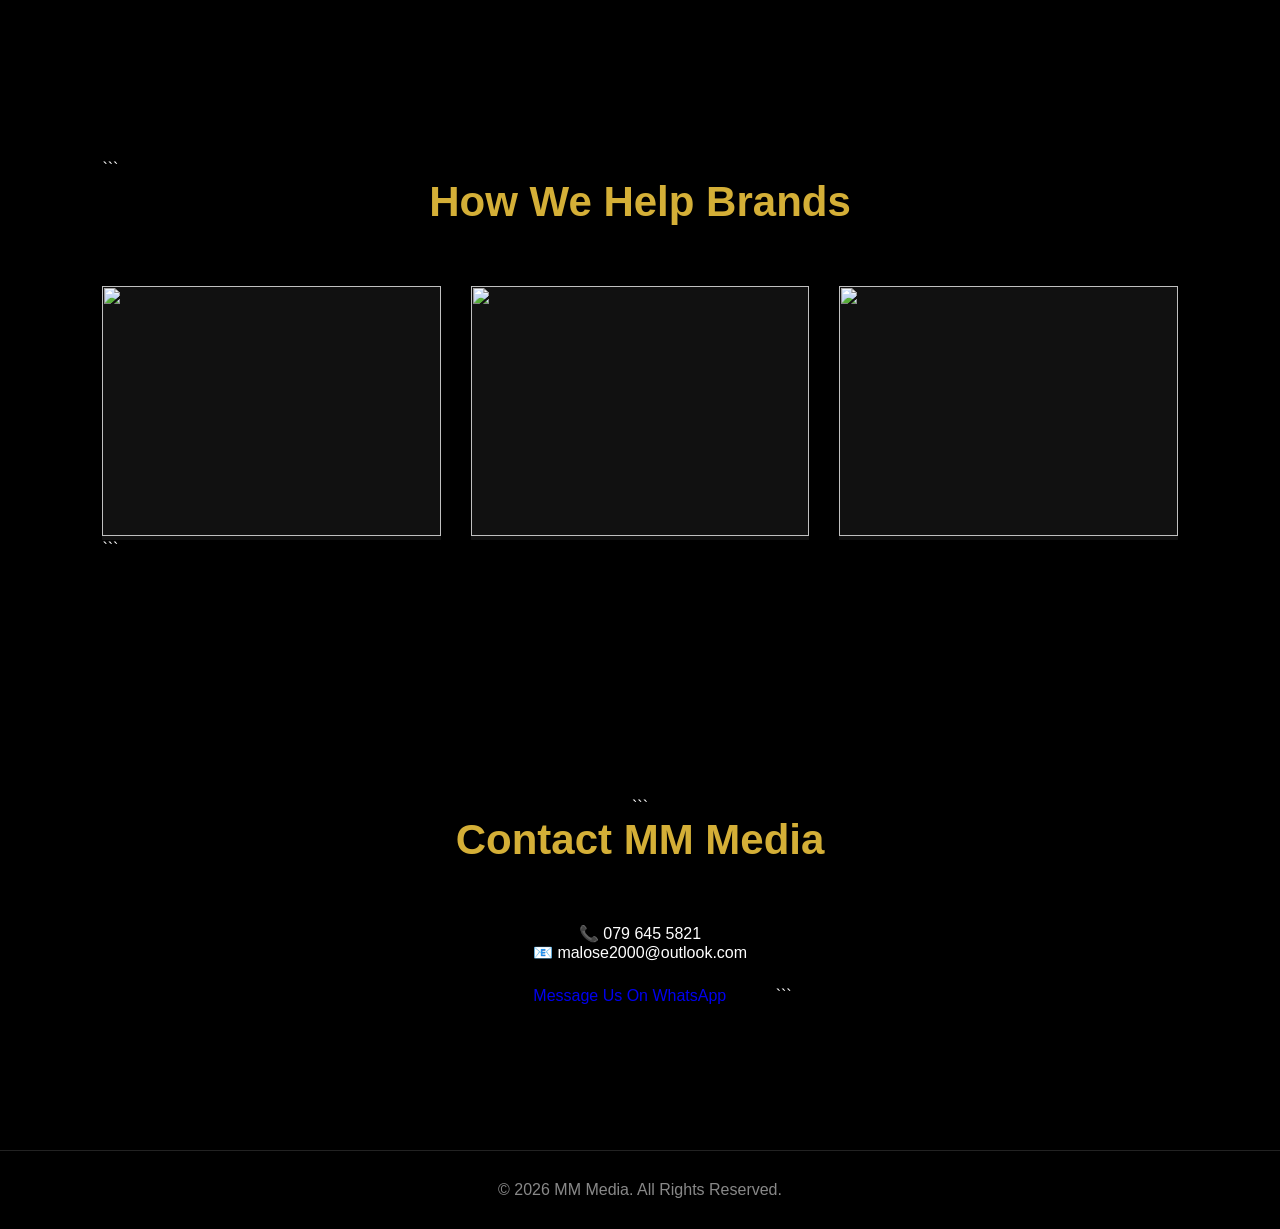
==== commit 927f3e31: "Update index.html" ====
--- a/index.html
+++ b/index.html
@@ -1,9 +1,10 @@
 <!DOCTYPE html>
+
 <html lang="en">
 <head>
     <meta charset="UTF-8">
     <meta name="viewport" content="width=device-width, initial-scale=1.0">
-    <title>MM Media | Luxury Digital Marketing</title>
+    <title>MM Media | Digital Marketing Agency</title>
     <link rel="stylesheet" href="style.css">
 </head>
 <body>
@@ -11,141 +12,109 @@
 <header>
     <div class="logo">MM MEDIA</div>
 
-    <nav>
-        <a href="#home">Home</a>
-        <a href="#services">Services</a>
-        <a href="#portfolio">Portfolio</a>
-        <a href="#contact">Contact</a>
-    </nav>
+```
+<nav>
+    <a href="#home">Home</a>
+    <a href="#services">Services</a>
+    <a href="#portfolio">Portfolio</a>
+    <a href="#contact">Contact</a>
+</nav>
+```
+
 </header>
 
 <section class="hero" id="home">
-    <div class="overlay"></div>
+    <div class="hero-content">
+        <span class="badge">Luxury Digital Marketing Agency</span>
 
-    <div class="hero-content">
+```
+    <h1>Elevating Brands Through Creative Excellence</h1>
 
-        <div class="badge">
-            Luxury Digital Marketing Agency
-        </div>
+    <p>
+        We help businesses grow through Social Media Management,
+        Graphic Design, Content Creation and Digital Advertising.
+    </p>
 
-        <h1>
-            Elevating Brands Through
-            Strategic Marketing &
-            Creative Excellence
-        </h1>
+    <a href="#services" class="btn">Explore Services</a>
+</div>
+```
 
-        <p>
-            MM Media helps businesses dominate social media,
-            build premium brand identities, generate leads,
-            and increase sales through high-level digital marketing.
-        </p>
-
-        <div class="buttons">
-            <a href="#contact" class="btn gold">
-                Get A Quote
-            </a>
-
-            <a href="#portfolio" class="btn outline">
-                View Our Work
-            </a>
-        </div>
-
-    </div>
 </section>
 
 <section class="services" id="services">
 
-    <h2>Our Services</h2>
+```
+<h2>Our Services</h2>
 
-    <div class="service-grid">
+<div class="service-grid">
 
-        <div class="card">
-            <h3>Social Media Management</h3>
-            <p>
-                Consistent content creation, scheduling,
-                audience engagement and growth strategies.
-            </p>
-        </div>
+    <div class="card">
+        <img src="https://images.unsplash.com/photo-1611162616475-46b635cb6868?w=800" alt="">
+        <h3>Social Media Management</h3>
+        <p>Grow your online presence and engage your audience.</p>
+    </div>
 
-        <div class="card">
-            <h3>Graphic Design</h3>
-            <p>
-                Premium branding, promotional graphics,
-                advertisements and social media visuals.
-            </p>
-        </div>
+    <div class="card">
+        <img src="https://images.unsplash.com/photo-1626785774573-4b799315345d?w=800" alt="">
+        <h3>Graphic Design</h3>
+        <p>Premium logos, flyers, branding and marketing material.</p>
+    </div>
 
-        <div class="card">
-            <h3>Content Creation</h3>
-            <p>
-                High-quality photography, videography
-                and creative marketing campaigns.
-            </p>
-        </div>
+    <div class="card">
+        <img src="https://images.unsplash.com/photo-1492691527719-9d1e07e534b4?w=800" alt="">
+        <h3>Content Creation</h3>
+        <p>Professional photography and videography services.</p>
+    </div>
 
-        <div class="card">
-            <h3>Digital Advertising</h3>
-            <p>
-                Facebook, Instagram and Google campaigns
-                designed to drive measurable results.
-            </p>
-        </div>
+    <div class="card">
+        <img src="https://images.unsplash.com/photo-1460925895917-afdab827c52f?w=800" alt="">
+        <h3>Digital Advertising</h3>
+        <p>Facebook, Instagram and Google advertising campaigns.</p>
+    </div>
 
-    </div>
+</div>
+```
 
 </section>
 
 <section class="portfolio" id="portfolio">
 
-    <h2>How We Help Brands</h2>
+```
+<h2>How We Help Brands</h2>
 
-    <div class="portfolio-grid">
+<div class="portfolio-grid">
 
-        <div class="portfolio-card">
-            <img src="https://images.unsplash.com/photo-1552664730-d307ca884978?w=800" alt="">
-            <h3>Brand Growth</h3>
-        </div>
+    <div class="portfolio-card">
+        <img src="https://images.unsplash.com/photo-1552664730-d307ca884978?w=1200">
+    </div>
 
-        <div class="portfolio-card">
-            <img src="https://images.unsplash.com/photo-1460925895917-afdab827c52f?w=800" alt="">
-            <h3>Digital Campaigns</h3>
-        </div>
+    <div class="portfolio-card">
+        <img src="https://images.unsplash.com/photo-1520607162513-77705c0f0d4a?w=1200">
+    </div>
 
-        <div class="portfolio-card">
-            <img src="https://images.unsplash.com/photo-1520607162513-77705c0f0d4a?w=800" alt="">
-            <h3>Luxury Branding</h3>
-        </div>
+    <div class="portfolio-card">
+        <img src="https://images.unsplash.com/photo-1556740749-887f6717d7e4?w=1200">
+    </div>
 
-    </div>
+</div>
+```
 
 </section>
 
 <section class="contact" id="contact">
 
-    <h2>Let's Build Something Great</h2>
+```
+<h2>Contact MM Media</h2>
 
-    <p>Phone: 079 645 5821</p>
-    <p>Email: malose2000@outlook.com</p>
+<p>📞 079 645 5821</p>
+<p>📧 malose2000@outlook.com</p>
 
-    <form>
-
-        <input type="text" placeholder="Your Name">
-
-        <input type="email" placeholder="Your Email">
-
-        <textarea placeholder="Tell us about your project"></textarea>
-
-        <button type="submit">
-            Request Quote
-        </button>
-
-    </form>
+<a href="https://wa.me/27796455821" class="btn">
+    Message Us On WhatsApp
+</a>
+```
 
 </section>
-
-<a href="https://wa.me/27796455821" target="_blank" class="whatsapp">
-    💬
-</a>
 
 <footer>
     © 2026 MM Media. All Rights Reserved.
--- a/style.css
+++ b/style.css
@@ -1,74 +1,228 @@
-/* Floating luxury background */
-
-body::before{
-content:"";
-position:fixed;
-top:0;
-left:0;
-width:100%;
-height:100%;
-background:
-radial-gradient(circle at 20% 20%, rgba(212,175,55,.12), transparent 25%),
-radial-gradient(circle at 80% 40%, rgba(212,175,55,.08), transparent 20%),
-radial-gradient(circle at 50% 80%, rgba(212,175,55,.10), transparent 25%);
-pointer-events:none;
-z-index:-1;
-animation: floatbg 15s ease-in-out infinite;
-}
-
-@keyframes floatbg{
-0%{transform:translateY(0);}
-50%{transform:translateY(-20px);}
-100%{transform:translateY(0);}
-}
-
-/* WhatsApp */
+*{
+    margin:0;
+    padding:0;
+    box-sizing:border-box;
+    font-family:Arial, sans-serif;
+}
+
+body{
+    background:#000;
+    color:white;
+}
+
+header{
+    position:fixed;
+    width:100%;
+    top:0;
+    left:0;
+    z-index:1000;
+    display:flex;
+    justify-content:space-between;
+    align-items:center;
+    padding:25px 8%;
+    background:rgba(0,0,0,0.85);
+    backdrop-filter:blur(10px);
+}
+
+.logo{
+    color:#d4af37;
+    font-size:28px;
+    font-weight:bold;
+}
+
+nav a{
+    color:white;
+    text-decoration:none;
+    margin-left:25px;
+    transition:0.3s;
+}
+
+nav a:hover{
+    color:#d4af37;
+}
+
+.hero{
+    min-height:100vh;
+    display:flex;
+    align-items:center;
+    justify-content:center;
+    text-align:center;
+    position:relative;
+
+    background:url('https://images.unsplash.com/photo-1497366754035-f200968a6e72?w=2000') center center/cover;
+}
+
+.overlay{
+    position:absolute;
+    inset:0;
+    background:rgba(0,0,0,0.65);
+}
+
+.hero-content{
+    position:relative;
+    z-index:2;
+    max-width:900px;
+    padding:20px;
+}
+
+.badge{
+    display:inline-block;
+    border:1px solid #d4af37;
+    color:#d4af37;
+    padding:10px 20px;
+    border-radius:50px;
+    margin-bottom:25px;
+}
+
+.hero h1{
+    font-size:70px;
+    line-height:1.1;
+    margin-bottom:20px;
+}
+
+.hero p{
+    color:#ccc;
+    font-size:20px;
+    max-width:700px;
+    margin:auto;
+}
+
+.buttons{
+    margin-top:40px;
+}
+
+.btn{
+    padding:15px 35px;
+    text-decoration:none;
+    border-radius:50px;
+    margin:10px;
+    display:inline-block;
+}
+
+.gold{
+    background:#d4af37;
+    color:black;
+    font-weight:bold;
+}
+
+.outline{
+    border:2px solid #d4af37;
+    color:#d4af37;
+}
+
+.services,
+.portfolio,
+.contact{
+    padding:120px 8%;
+}
+
+h2{
+    text-align:center;
+    font-size:42px;
+    margin-bottom:60px;
+    color:#d4af37;
+}
+
+.service-grid,
+.portfolio-grid{
+    display:grid;
+    grid-template-columns:repeat(auto-fit,minmax(280px,1fr));
+    gap:30px;
+}
+
+.card{
+    background:#111;
+    padding:35px;
+    border:1px solid #222;
+    transition:0.3s;
+}
+
+.card:hover{
+    transform:translateY(-10px);
+    border-color:#d4af37;
+}
+
+.card h3{
+    color:#d4af37;
+    margin-bottom:15px;
+}
+
+.portfolio-card{
+    overflow:hidden;
+    background:#111;
+}
+
+.portfolio-card img{
+    width:100%;
+    height:250px;
+    object-fit:cover;
+}
+
+.portfolio-card h3{
+    padding:20px;
+    color:#d4af37;
+}
+
+.contact{
+    text-align:center;
+}
+
+form{
+    max-width:700px;
+    margin:40px auto;
+}
+
+input,
+textarea{
+    width:100%;
+    padding:15px;
+    margin-bottom:20px;
+    background:#111;
+    border:1px solid #333;
+    color:white;
+}
+
+button{
+    background:#d4af37;
+    color:black;
+    border:none;
+    padding:15px 40px;
+    font-weight:bold;
+    cursor:pointer;
+}
 
 .whatsapp{
-position:fixed;
-bottom:25px;
-right:25px;
-width:65px;
-height:65px;
-background:#25D366;
-border-radius:50%;
-display:flex;
-align-items:center;
-justify-content:center;
-font-size:30px;
-text-decoration:none;
-z-index:9999;
-box-shadow:0 0 25px rgba(37,211,102,.5);
-}
-
-/* AI Assistant */
-
-#chat-toggle{
-position:fixed;
-bottom:100px;
-right:25px;
-background:#d4af37;
-color:black;
-border:none;
-padding:12px 20px;
-border-radius:50px;
-cursor:pointer;
-font-weight:bold;
-}
-
-#chat-box{
-display:none;
-position:fixed;
-bottom:160px;
-right:25px;
-width:300px;
-background:#111;
-border:1px solid #d4af37;
-padding:20px;
-border-radius:15px;
-}
-
-#chat-box input{
-width:100%;
-margin-top:10px;
-}
+    position:fixed;
+    right:20px;
+    bottom:20px;
+    width:60px;
+    height:60px;
+    border-radius:50%;
+    background:#25D366;
+    color:white;
+    text-decoration:none;
+    display:flex;
+    align-items:center;
+    justify-content:center;
+    font-size:28px;
+    z-index:9999;
+}
+
+footer{
+    text-align:center;
+    padding:30px;
+    border-top:1px solid #222;
+    color:#888;
+}
+
+@media(max-width:768px){
+
+    .hero h1{
+        font-size:45px;
+    }
+
+    nav{
+        display:none;
+    }
+
+}
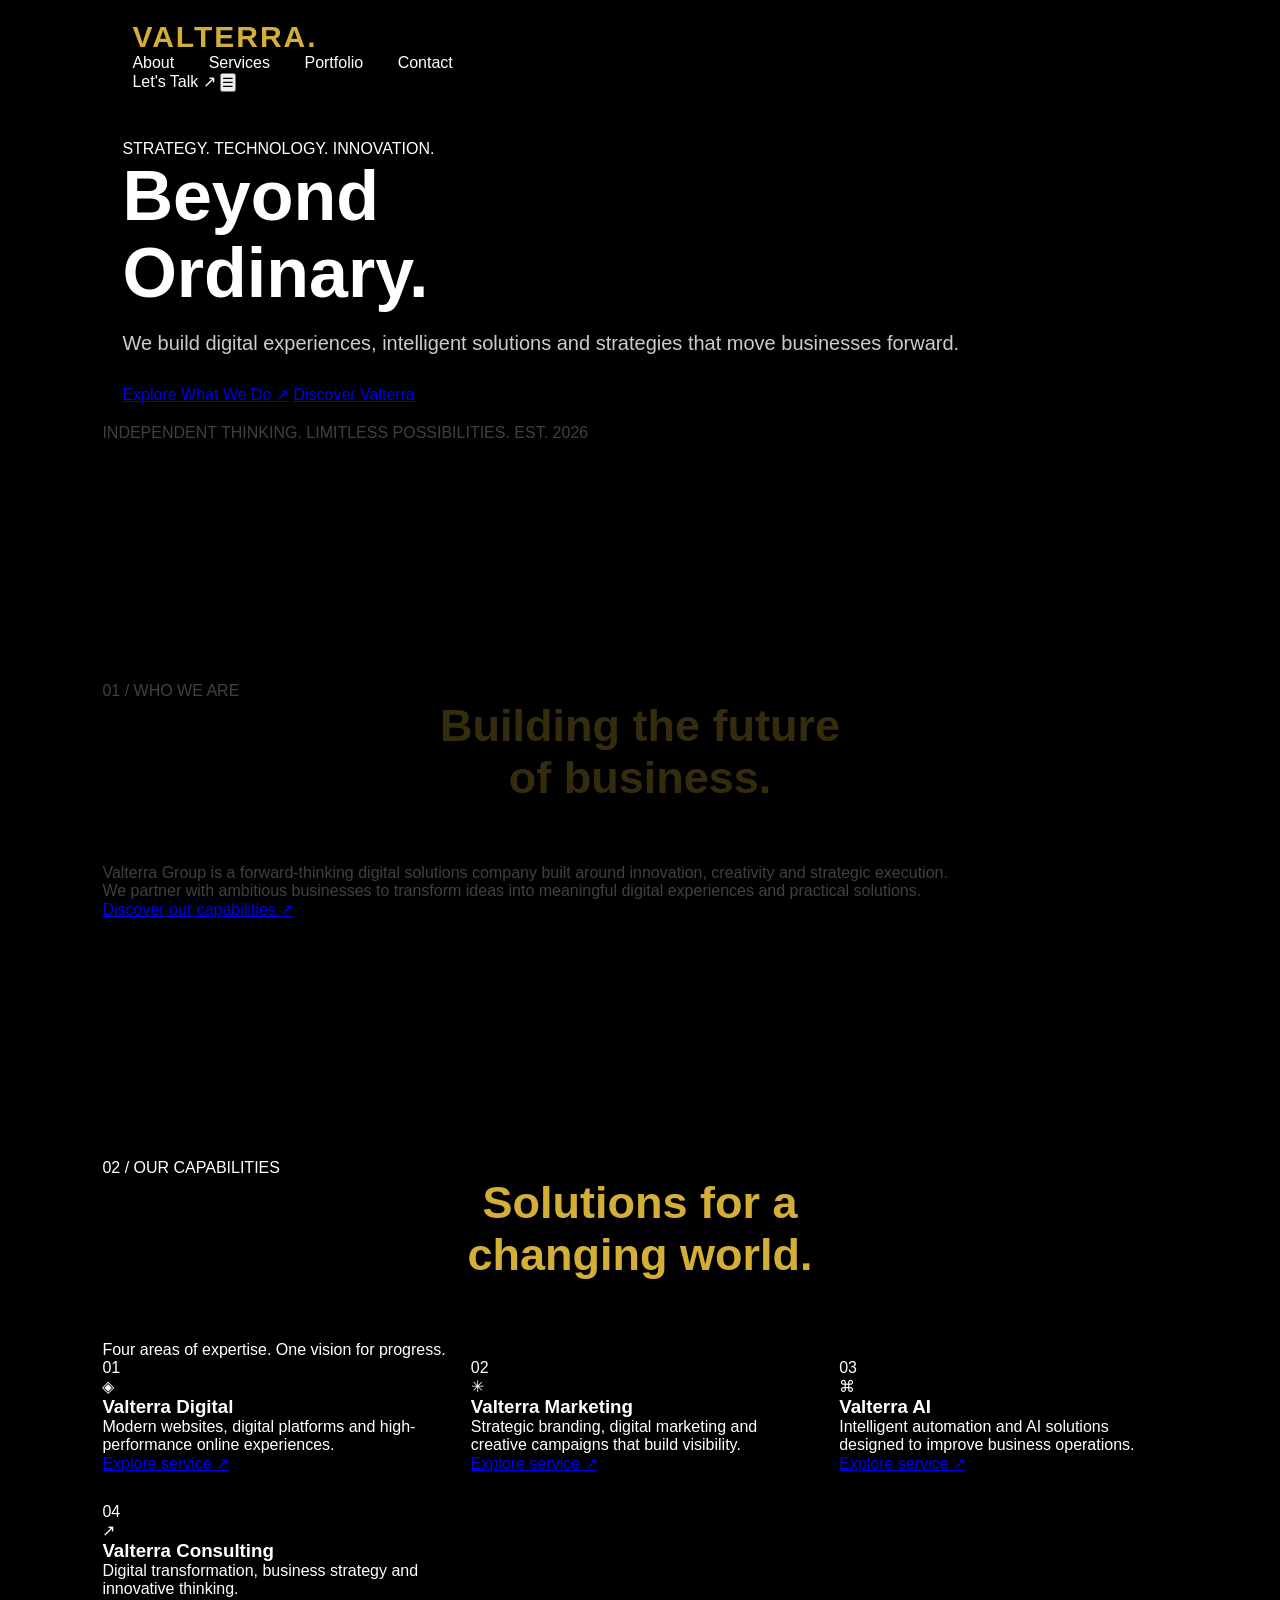
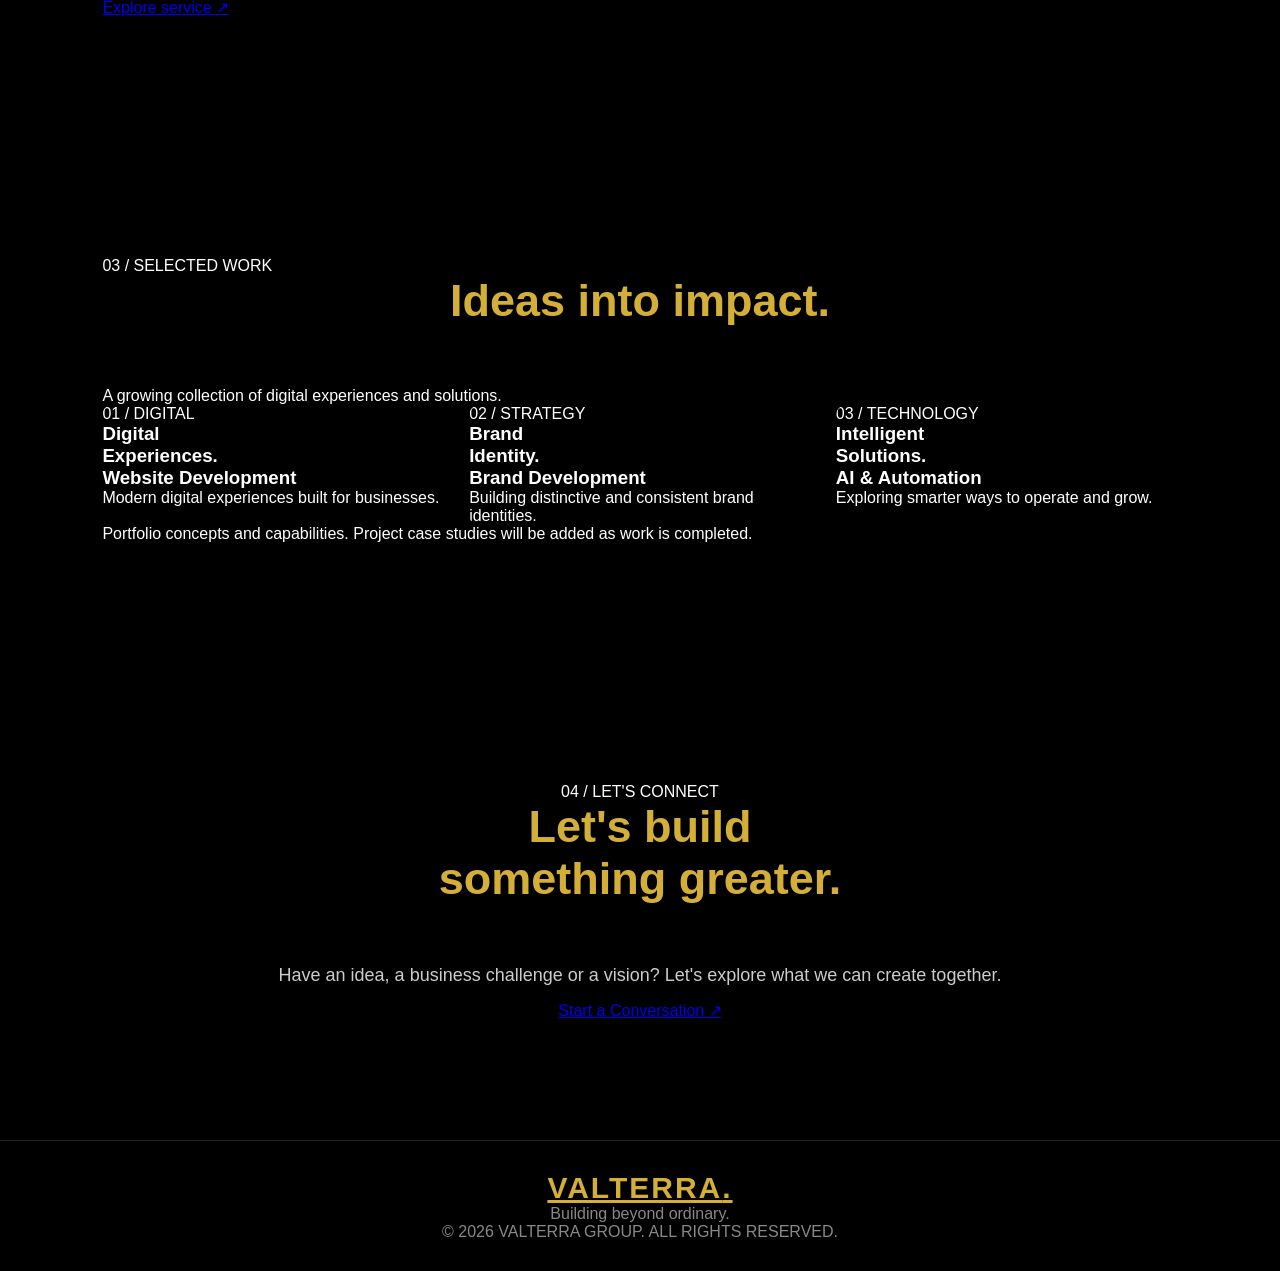
==== commit d7ecacd7: "Update index.html" ====
--- a/index.html
+++ b/index.html
@@ -1,124 +1,244 @@
 <!DOCTYPE html>
-
 <html lang="en">
 <head>
     <meta charset="UTF-8">
     <meta name="viewport" content="width=device-width, initial-scale=1.0">
-    <title>MM Media | Digital Marketing Agency</title>
+
+    <meta name="description" content="Valterra Group is a digital solutions and technology company helping businesses innovate, grow and move forward.">
+
+    <title>Valterra Group | Beyond Ordinary</title>
+
+    <link rel="preconnect" href="https://fonts.googleapis.com">
+    <link rel="preconnect" href="https://fonts.gstatic.com" crossorigin>
+
+    <link href="https://fonts.googleapis.com/css2?family=DM+Sans:wght@400;500;600;700&family=Manrope:wght@400;500;600;700;800&display=swap" rel="stylesheet">
+
     <link rel="stylesheet" href="style.css">
 </head>
+
 <body>
 
-<header>
-    <div class="logo">MM MEDIA</div>
-
-```
-<nav>
-    <a href="#home">Home</a>
-    <a href="#services">Services</a>
-    <a href="#portfolio">Portfolio</a>
-    <a href="#contact">Contact</a>
-</nav>
-```
-
+<header class="header">
+    <nav class="navbar">
+        <a href="#" class="logo">VALTERRA<span>.</span></a>
+
+        <div class="nav-links" id="navLinks">
+            <a href="#about">About</a>
+            <a href="#services">Services</a>
+            <a href="#portfolio">Portfolio</a>
+            <a href="#contact">Contact</a>
+        </div>
+
+        <a href="#contact" class="nav-cta">Let's Talk ↗</a>
+
+        <button class="menu-toggle" id="menuToggle" aria-label="Toggle navigation">
+            ☰
+        </button>
+    </nav>
 </header>
 
-<section class="hero" id="home">
+<main>
+
+<section class="hero">
     <div class="hero-content">
-        <span class="badge">Luxury Digital Marketing Agency</span>
-
-```
-    <h1>Elevating Brands Through Creative Excellence</h1>
+
+        <div class="eyebrow">
+            <span class="status-dot"></span>
+            STRATEGY. TECHNOLOGY. INNOVATION.
+        </div>
+
+        <h1>
+            Beyond<br>
+            <span>Ordinary.</span>
+        </h1>
+
+        <p class="hero-description">
+            We build digital experiences, intelligent solutions
+            and strategies that move businesses forward.
+        </p>
+
+        <div class="hero-actions">
+            <a href="#services" class="button-primary">Explore What We Do ↗</a>
+            <a href="#about" class="button-secondary">Discover Valterra</a>
+        </div>
+    </div>
+
+    <div class="hero-bottom">
+        <span>INDEPENDENT THINKING.</span>
+        <span>LIMITLESS POSSIBILITIES.</span>
+        <span>EST. 2026</span>
+    </div>
+</section>
+
+<section class="about section-padding" id="about">
+
+    <div class="section-label">01 / WHO WE ARE</div>
+
+    <div class="about-grid">
+
+        <h2>
+            Building the future<br>
+            of <span>business.</span>
+        </h2>
+
+        <div class="about-text">
+            <p>
+                Valterra Group is a forward-thinking digital
+                solutions company built around innovation,
+                creativity and strategic execution.
+            </p>
+
+            <p>
+                We partner with ambitious businesses to
+                transform ideas into meaningful digital
+                experiences and practical solutions.
+            </p>
+
+            <a href="#services" class="text-link">
+                Discover our capabilities ↗
+            </a>
+        </div>
+
+    </div>
+
+</section>
+
+<section class="services section-padding" id="services">
+
+    <div class="section-label">02 / OUR CAPABILITIES</div>
+
+    <div class="section-heading">
+        <h2>Solutions for a<br><span>changing world.</span></h2>
+        <p>Four areas of expertise. One vision for progress.</p>
+    </div>
+
+    <div class="service-grid">
+
+        <article class="service-card">
+            <span class="card-number">01</span>
+            <div class="card-icon">◈</div>
+            <h3>Valterra Digital</h3>
+            <p>
+                Modern websites, digital platforms and
+                high-performance online experiences.
+            </p>
+            <a href="#contact">Explore service ↗</a>
+        </article>
+
+        <article class="service-card">
+            <span class="card-number">02</span>
+            <div class="card-icon">✳</div>
+            <h3>Valterra Marketing</h3>
+            <p>
+                Strategic branding, digital marketing
+                and creative campaigns that build visibility.
+            </p>
+            <a href="#contact">Explore service ↗</a>
+        </article>
+
+        <article class="service-card">
+            <span class="card-number">03</span>
+            <div class="card-icon">⌘</div>
+            <h3>Valterra AI</h3>
+            <p>
+                Intelligent automation and AI solutions
+                designed to improve business operations.
+            </p>
+            <a href="#contact">Explore service ↗</a>
+        </article>
+
+        <article class="service-card">
+            <span class="card-number">04</span>
+            <div class="card-icon">↗</div>
+            <h3>Valterra Consulting</h3>
+            <p>
+                Digital transformation, business strategy
+                and innovative thinking.
+            </p>
+            <a href="#contact">Explore service ↗</a>
+        </article>
+
+    </div>
+
+</section>
+
+<section class="portfolio section-padding" id="portfolio">
+
+    <div class="section-label">03 / SELECTED WORK</div>
+
+    <div class="section-heading">
+        <h2>Ideas into <span>impact.</span></h2>
+        <p>A growing collection of digital experiences and solutions.</p>
+    </div>
+
+    <div class="portfolio-grid">
+
+        <article class="portfolio-card">
+            <div class="portfolio-visual visual-one">
+                <span>01 / DIGITAL</span>
+                <h3>Digital<br>Experiences.</h3>
+            </div>
+            <h3>Website Development</h3>
+            <p>Modern digital experiences built for businesses.</p>
+        </article>
+
+        <article class="portfolio-card">
+            <div class="portfolio-visual visual-two">
+                <span>02 / STRATEGY</span>
+                <h3>Brand<br>Identity.</h3>
+            </div>
+            <h3>Brand Development</h3>
+            <p>Building distinctive and consistent brand identities.</p>
+        </article>
+
+        <article class="portfolio-card">
+            <div class="portfolio-visual visual-three">
+                <span>03 / TECHNOLOGY</span>
+                <h3>Intelligent<br>Solutions.</h3>
+            </div>
+            <h3>AI & Automation</h3>
+            <p>Exploring smarter ways to operate and grow.</p>
+        </article>
+
+    </div>
+
+    <p class="portfolio-note">
+        Portfolio concepts and capabilities. Project case studies will be added as work is completed.
+    </p>
+
+</section>
+
+<section class="contact section-padding" id="contact">
+
+    <div class="section-label">04 / LET'S CONNECT</div>
+
+    <h2>
+        Let's build<br>
+        <span>something greater.</span>
+    </h2>
 
     <p>
-        We help businesses grow through Social Media Management,
-        Graphic Design, Content Creation and Digital Advertising.
+        Have an idea, a business challenge or a vision?
+        Let's explore what we can create together.
     </p>
 
-    <a href="#services" class="btn">Explore Services</a>
-</div>
-```
-
-</section>
-
-<section class="services" id="services">
-
-```
-<h2>Our Services</h2>
-
-<div class="service-grid">
-
-    <div class="card">
-        <img src="https://images.unsplash.com/photo-1611162616475-46b635cb6868?w=800" alt="">
-        <h3>Social Media Management</h3>
-        <p>Grow your online presence and engage your audience.</p>
-    </div>
-
-    <div class="card">
-        <img src="https://images.unsplash.com/photo-1626785774573-4b799315345d?w=800" alt="">
-        <h3>Graphic Design</h3>
-        <p>Premium logos, flyers, branding and marketing material.</p>
-    </div>
-
-    <div class="card">
-        <img src="https://images.unsplash.com/photo-1492691527719-9d1e07e534b4?w=800" alt="">
-        <h3>Content Creation</h3>
-        <p>Professional photography and videography services.</p>
-    </div>
-
-    <div class="card">
-        <img src="https://images.unsplash.com/photo-1460925895917-afdab827c52f?w=800" alt="">
-        <h3>Digital Advertising</h3>
-        <p>Facebook, Instagram and Google advertising campaigns.</p>
-    </div>
-
-</div>
-```
-
-</section>
-
-<section class="portfolio" id="portfolio">
-
-```
-<h2>How We Help Brands</h2>
-
-<div class="portfolio-grid">
-
-    <div class="portfolio-card">
-        <img src="https://images.unsplash.com/photo-1552664730-d307ca884978?w=1200">
-    </div>
-
-    <div class="portfolio-card">
-        <img src="https://images.unsplash.com/photo-1520607162513-77705c0f0d4a?w=1200">
-    </div>
-
-    <div class="portfolio-card">
-        <img src="https://images.unsplash.com/photo-1556740749-887f6717d7e4?w=1200">
-    </div>
-
-</div>
-```
-
-</section>
-
-<section class="contact" id="contact">
-
-```
-<h2>Contact MM Media</h2>
-
-<p>📞 079 645 5821</p>
-<p>📧 malose2000@outlook.com</p>
-
-<a href="https://wa.me/27796455821" class="btn">
-    Message Us On WhatsApp
-</a>
-```
-
-</section>
-
-<footer>
-    © 2026 MM Media. All Rights Reserved.
+    <a href="mailto:hello@valterra.co.za" class="button-primary">
+        Start a Conversation ↗
+    </a>
+
+</section>
+
+</main>
+
+<footer class="footer">
+    <a href="#" class="logo">VALTERRA<span>.</span></a>
+
+    <p>Building beyond ordinary.</p>
+
+    <span>© 2026 VALTERRA GROUP. ALL RIGHTS RESERVED.</span>
 </footer>
+
+<script src="script.js"></script>
 
 </body>
 </html>
--- a/style.css
+++ b/style.css
@@ -1,228 +1,229 @@
 *{
-    margin:0;
-    padding:0;
-    box-sizing:border-box;
-    font-family:Arial, sans-serif;
+margin:0;
+padding:0;
+box-sizing:border-box;
+font-family:'Segoe UI',sans-serif;
+}
+
+html{
+scroll-behavior:smooth;
 }
 
 body{
-    background:#000;
-    color:white;
-}
+background:#000;
+color:#fff;
+overflow-x:hidden;
+}
+
+/* HEADER */
 
 header{
-    position:fixed;
-    width:100%;
-    top:0;
-    left:0;
-    z-index:1000;
-    display:flex;
-    justify-content:space-between;
-    align-items:center;
-    padding:25px 8%;
-    background:rgba(0,0,0,0.85);
-    backdrop-filter:blur(10px);
+position:fixed;
+top:0;
+left:0;
+width:100%;
+padding:20px 8%;
+display:flex;
+justify-content:space-between;
+align-items:center;
+background:rgba(0,0,0,0.9);
+backdrop-filter:blur(10px);
+z-index:1000;
 }
 
 .logo{
-    color:#d4af37;
-    font-size:28px;
-    font-weight:bold;
+font-size:30px;
+font-weight:700;
+color:#d4af37;
+letter-spacing:2px;
 }
 
 nav a{
-    color:white;
-    text-decoration:none;
-    margin-left:25px;
-    transition:0.3s;
-}
-
-nav a:hover{
-    color:#d4af37;
-}
+color:white;
+text-decoration:none;
+margin-left:30px;
+transition:.3s;
+font-weight:500;
+}
+
+nav a:hover
+
+/* HERO */
 
 .hero{
-    min-height:100vh;
-    display:flex;
-    align-items:center;
-    justify-content:center;
-    text-align:center;
-    position:relative;
-
-    background:url('https://images.unsplash.com/photo-1497366754035-f200968a6e72?w=2000') center center/cover;
-}
-
-.overlay{
-    position:absolute;
-    inset:0;
-    background:rgba(0,0,0,0.65);
+min-height:100vh;
+background:url("https://images.unsplash.com/photo-1497366754035-f200968a6e72?w=2000") center center/cover;
+display:flex;
+justify-content:center;
+align-items:center;
+text-align:center;
+position:relative;
+}
+
+.hero::before{
+content:"";
+position:absolute;
+inset:0;
+background:rgba(0,0,0,.75);
 }
 
 .hero-content{
-    position:relative;
-    z-index:2;
-    max-width:900px;
-    padding:20px;
+position:relative;
+z-index:2;
+max-width:900px;
+padding:20px;
 }
 
 .badge{
-    display:inline-block;
-    border:1px solid #d4af37;
-    color:#d4af37;
-    padding:10px 20px;
-    border-radius:50px;
-    margin-bottom:25px;
+display:inline-block;
+border:1px solid #d4af37;
+color:#d4af37;
+padding:10px 20px;
+border-radius:50px;
+margin-bottom:25px;
 }
 
 .hero h1{
-    font-size:70px;
-    line-height:1.1;
-    margin-bottom:20px;
+font-size:70px;
+line-height:1.1;
+margin-bottom:20px;
 }
 
 .hero p{
-    color:#ccc;
-    font-size:20px;
-    max-width:700px;
-    margin:auto;
-}
-
-.buttons{
-    margin-top:40px;
+color:#ccc;
+font-size:20px;
+margin-bottom:30px;
 }
 
 .btn{
-    padding:15px 35px;
-    text-decoration:none;
-    border-radius:50px;
-    margin:10px;
-    display:inline-block;
-}
-
-.gold{
-    background:#d4af37;
-    color:black;
-    font-weight:bold;
-}
-
-.outline{
-    border:2px solid #d4af37;
-    color:#d4af37;
-}
-
-.services,
-.portfolio,
+display:inline-block;
+background:#d4af37;
+color:black;
+text-decoration:none;
+padding:15px 35px;
+border-radius:50px;
+font-weight:700;
+transition:.3s;
+}
+
+.btn:hover{
+transform:translateY(-3px);
+}
+
+/* SECTIONS */
+
+section{
+padding:120px 8%;
+}
+
+h2{
+text-align:center;
+color:#d4af37;
+font-size:45px;
+margin-bottom:60px;
+}
+
+/* SERVICES */
+
+.service-grid{
+display:grid;
+grid-template-columns:repeat(auto-fit,minmax(260px,1fr));
+gap:30px;
+}
+
+.card{
+background:#111;
+border:1px solid #222;
+overflow:hidden;
+transition:.3s;
+}
+
+.card:hover{
+transform:translateY(-10px);
+border-color:#d4af37;
+}
+
+.card img{
+width:100%;
+height:220px;
+object-fit:cover;
+}
+
+.card h3{
+color:#d4af37;
+padding:20px 20px 10px;
+}
+
+.card p{
+color:#ccc;
+padding:0 20px 20px;
+}
+
+/* PORTFOLIO */
+
+.portfolio-grid{
+display:grid;
+grid-template-columns:repeat(auto-fit,minmax(300px,1fr));
+gap:25px;
+}
+
+.portfolio-card{
+overflow:hidden;
+border-radius:10px;
+}
+
+.portfolio-card img{
+width:100%;
+height:300px;
+object-fit:cover;
+transition:.4s;
+}
+
+.portfolio-card:hover img{
+transform:scale(1.08);
+}
+
+/* CONTACT */
+
 .contact{
-    padding:120px 8%;
+text-align:center;
+}
+
+.contact p{
+margin:15px 0;
+color:#ccc;
+font-size:18px;
+}
+
+/* FOOTER */
+
+footer{
+padding:30px;
+text-align:center;
+border-top:1px solid #222;
+color:#888;
+}
+
+/* MOBILE */
+
+@media(max-width:768px){
+
+```
+.hero h1{
+    font-size:42px;
+}
+
+.hero p{
+    font-size:17px;
+}
+
+nav{
+    display:none;
 }
 
 h2{
-    text-align:center;
-    font-size:42px;
-    margin-bottom:60px;
-    color:#d4af37;
-}
-
-.service-grid,
-.portfolio-grid{
-    display:grid;
-    grid-template-columns:repeat(auto-fit,minmax(280px,1fr));
-    gap:30px;
-}
-
-.card{
-    background:#111;
-    padding:35px;
-    border:1px solid #222;
-    transition:0.3s;
-}
-
-.card:hover{
-    transform:translateY(-10px);
-    border-color:#d4af37;
-}
-
-.card h3{
-    color:#d4af37;
-    margin-bottom:15px;
-}
-
-.portfolio-card{
-    overflow:hidden;
-    background:#111;
-}
-
-.portfolio-card img{
-    width:100%;
-    height:250px;
-    object-fit:cover;
-}
-
-.portfolio-card h3{
-    padding:20px;
-    color:#d4af37;
-}
-
-.contact{
-    text-align:center;
-}
-
-form{
-    max-width:700px;
-    margin:40px auto;
-}
-
-input,
-textarea{
-    width:100%;
-    padding:15px;
-    margin-bottom:20px;
-    background:#111;
-    border:1px solid #333;
-    color:white;
-}
-
-button{
-    background:#d4af37;
-    color:black;
-    border:none;
-    padding:15px 40px;
-    font-weight:bold;
-    cursor:pointer;
-}
-
-.whatsapp{
-    position:fixed;
-    right:20px;
-    bottom:20px;
-    width:60px;
-    height:60px;
-    border-radius:50%;
-    background:#25D366;
-    color:white;
-    text-decoration:none;
-    display:flex;
-    align-items:center;
-    justify-content:center;
-    font-size:28px;
-    z-index:9999;
-}
-
-footer{
-    text-align:center;
-    padding:30px;
-    border-top:1px solid #222;
-    color:#888;
-}
-
-@media(max-width:768px){
-
-    .hero h1{
-        font-size:45px;
-    }
-
-    nav{
-        display:none;
-    }
-
-}
+    font-size:35px;
+}
+```
+
+}
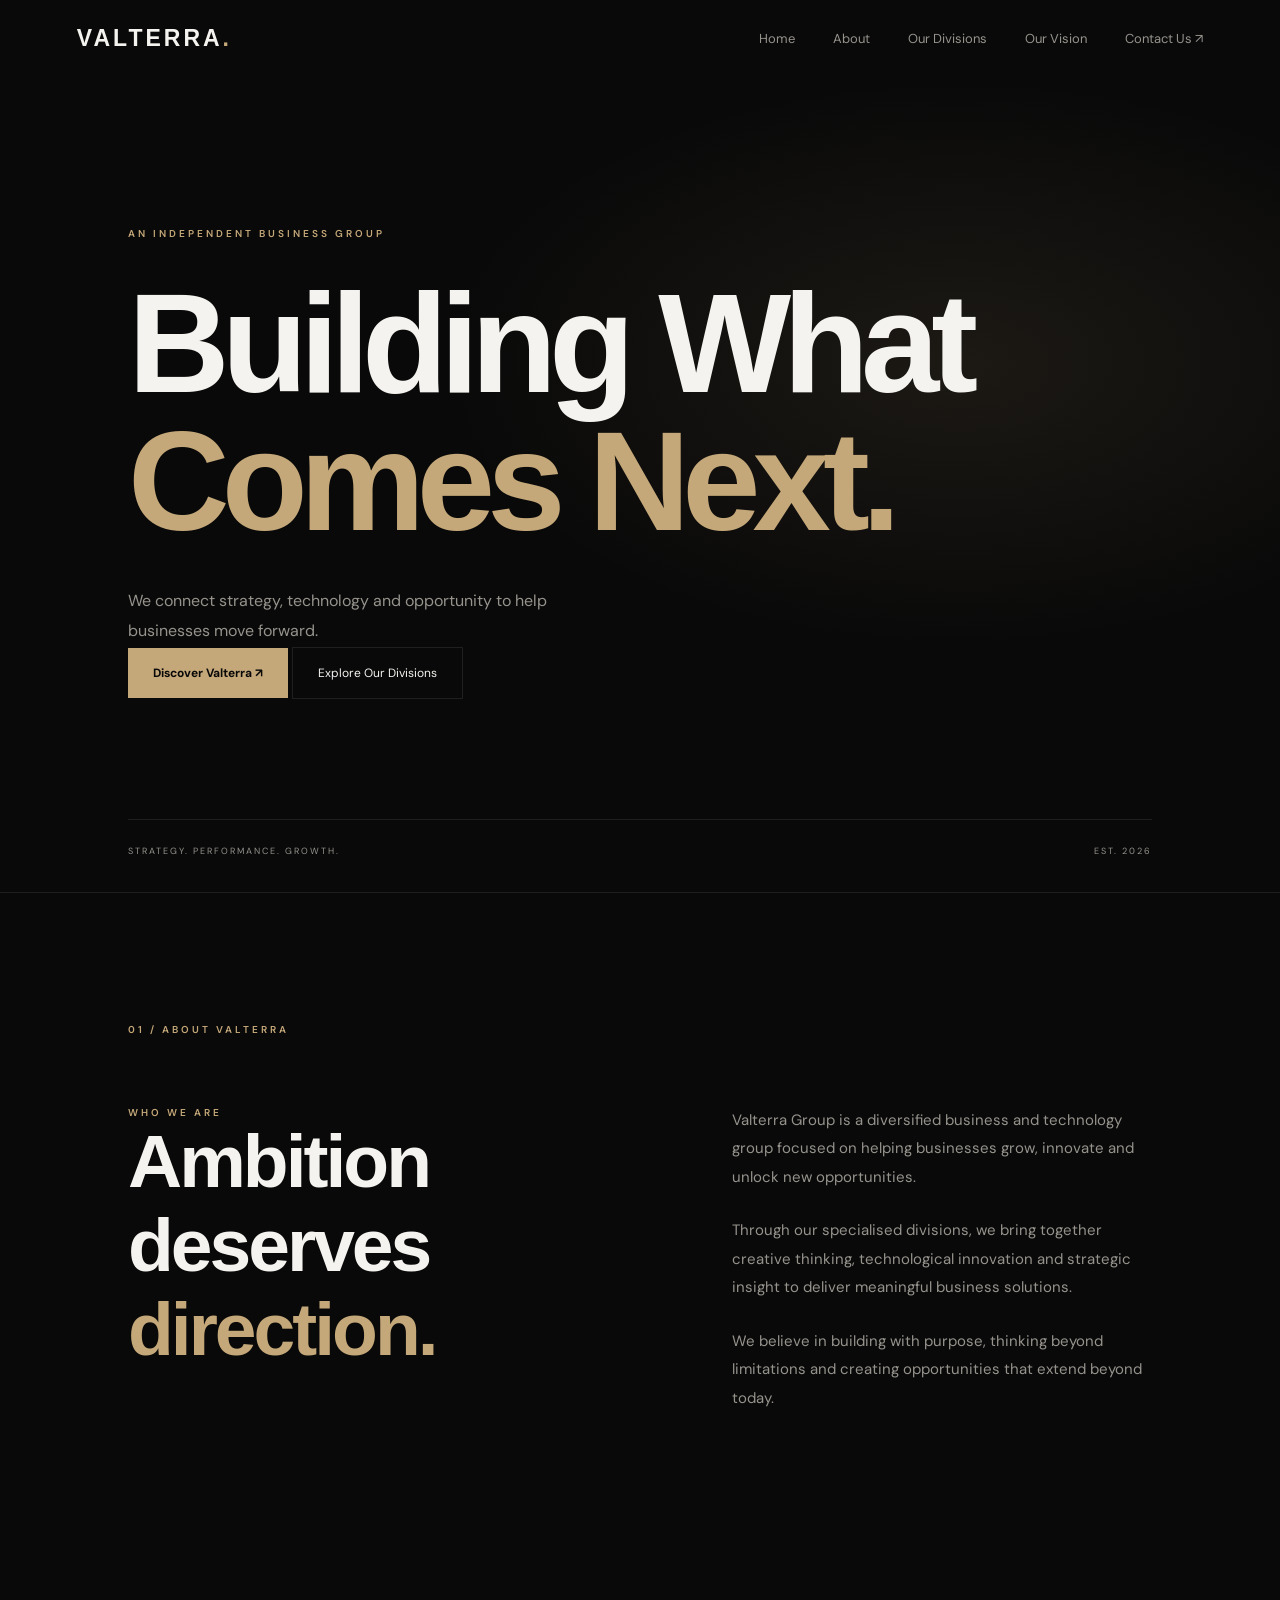
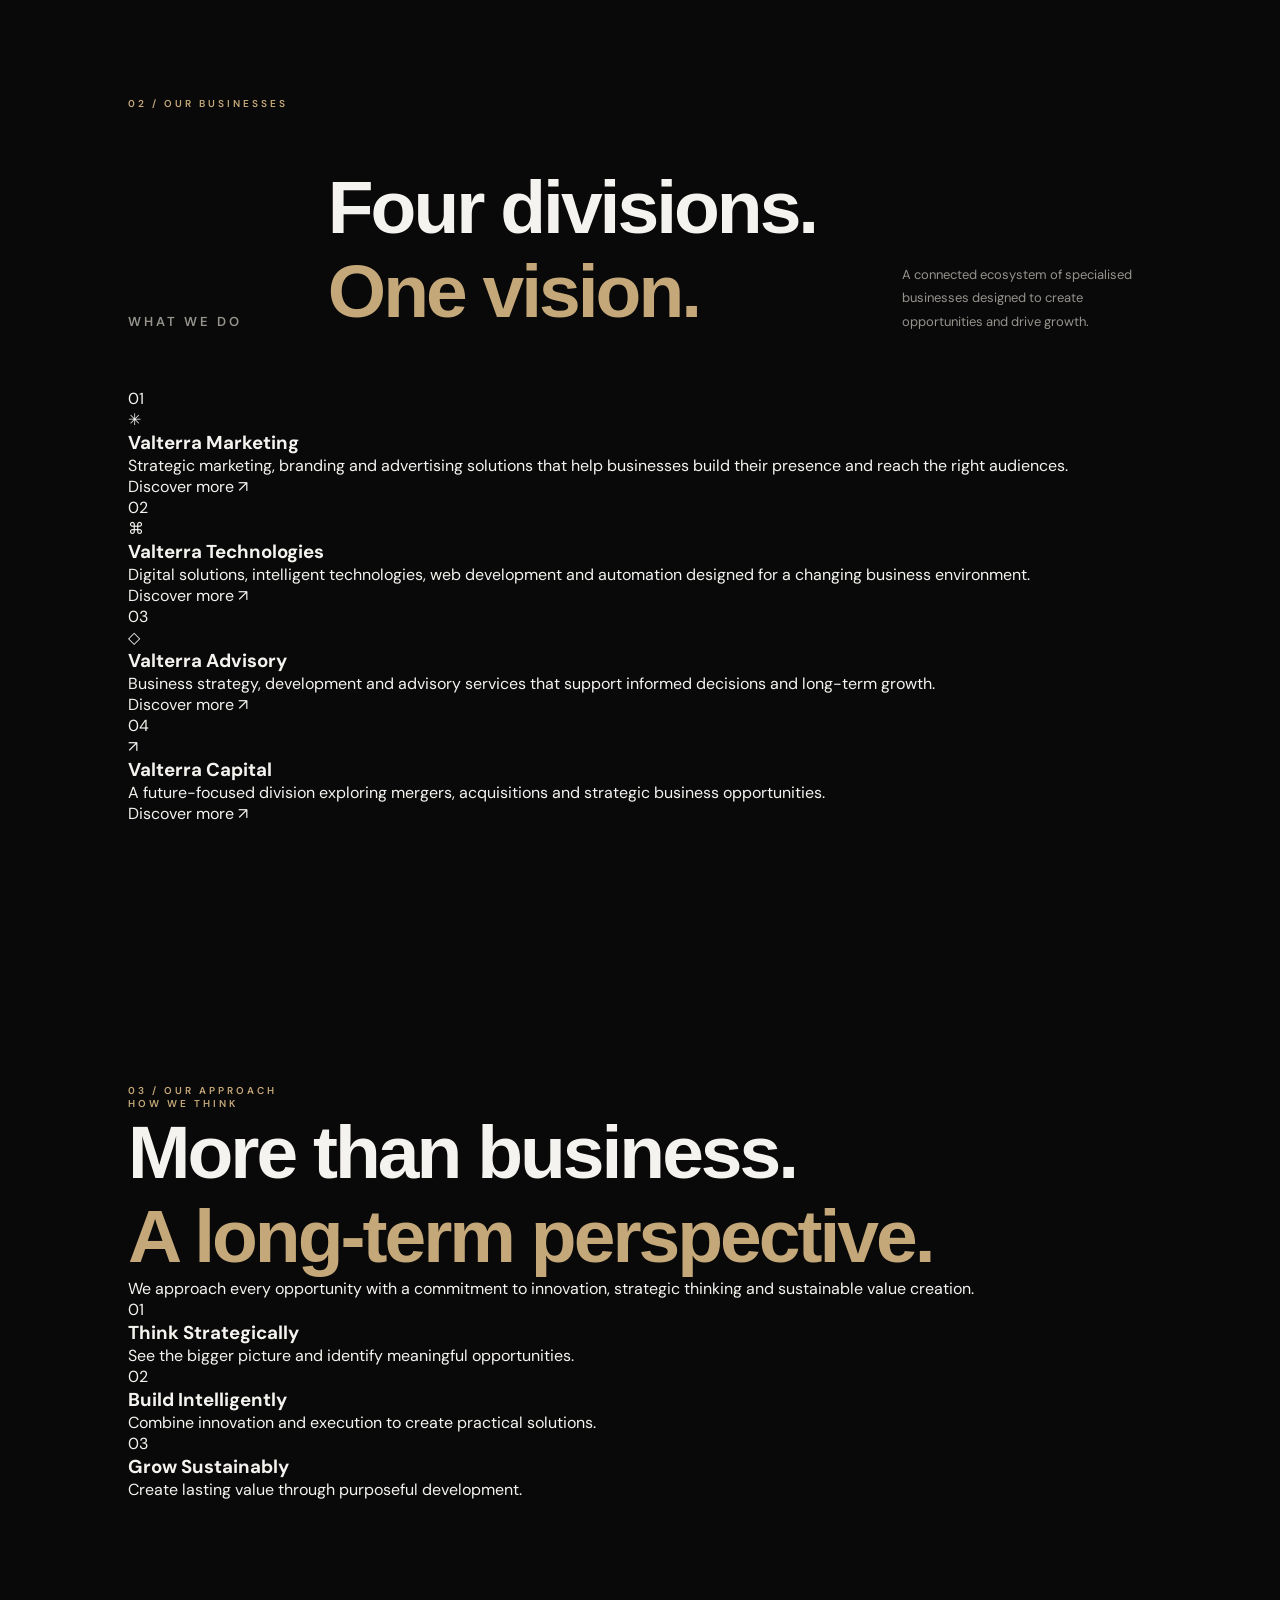
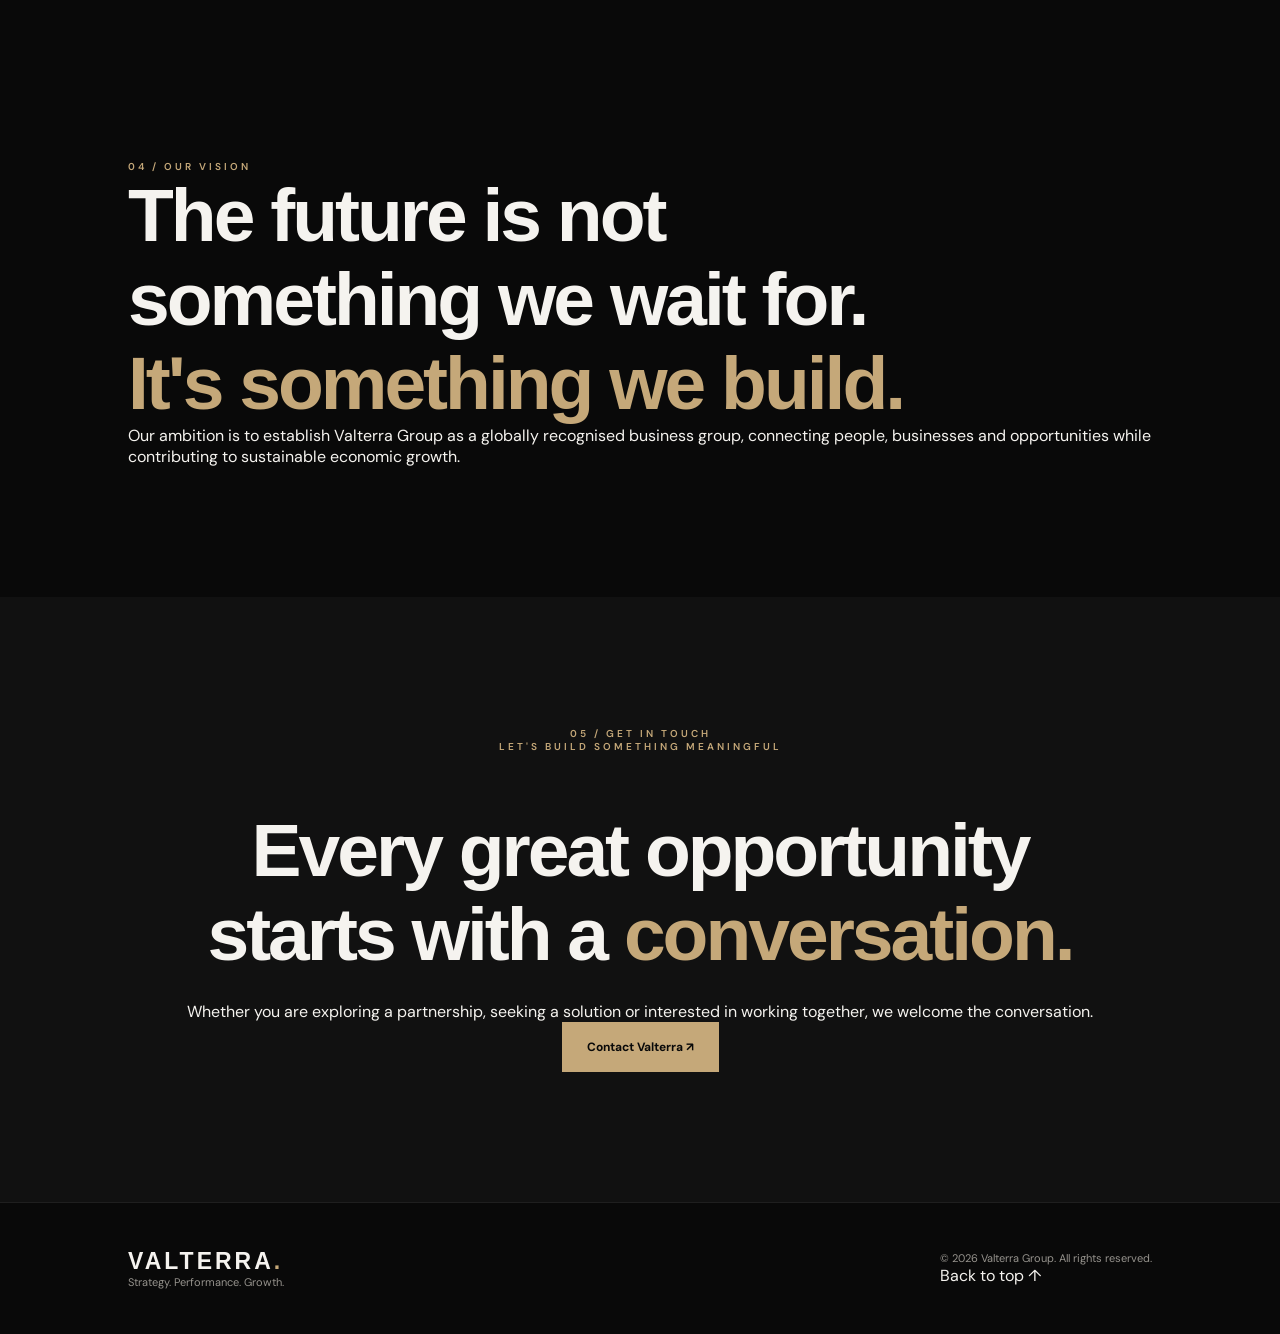
==== commit ae164d5f: "Update index.html" ====
--- a/index.html
+++ b/index.html
@@ -1,244 +1,355 @@
+
 <!DOCTYPE html>
 <html lang="en">
 <head>
     <meta charset="UTF-8">
     <meta name="viewport" content="width=device-width, initial-scale=1.0">
 
-    <meta name="description" content="Valterra Group is a digital solutions and technology company helping businesses innovate, grow and move forward.">
-
-    <title>Valterra Group | Beyond Ordinary</title>
+    <meta name="description" content="Valterra Group is a diversified business and technology group focused on strategy, performance and growth.">
+
+    <title>Valterra Group | Strategy. Performance. Growth.</title>
 
     <link rel="preconnect" href="https://fonts.googleapis.com">
     <link rel="preconnect" href="https://fonts.gstatic.com" crossorigin>
 
-    <link href="https://fonts.googleapis.com/css2?family=DM+Sans:wght@400;500;600;700&family=Manrope:wght@400;500;600;700;800&display=swap" rel="stylesheet">
+    <link href="https://fonts.googleapis.com/css2?family=DM+Sans:wght@300;400;500;600;700&family=Playfair+Display:wght@400;500;600&display=swap" rel="stylesheet">
 
     <link rel="stylesheet" href="style.css">
 </head>
 
 <body>
 
-<header class="header">
-    <nav class="navbar">
+    <!-- NAVIGATION -->
+
+    <header class="navbar">
         <a href="#" class="logo">VALTERRA<span>.</span></a>
 
-        <div class="nav-links" id="navLinks">
+        <nav class="nav-links" id="navLinks">
+            <a href="#home">Home</a>
             <a href="#about">About</a>
-            <a href="#services">Services</a>
-            <a href="#portfolio">Portfolio</a>
-            <a href="#contact">Contact</a>
-        </div>
-
-        <a href="#contact" class="nav-cta">Let's Talk ↗</a>
-
-        <button class="menu-toggle" id="menuToggle" aria-label="Toggle navigation">
+            <a href="#divisions">Our Divisions</a>
+            <a href="#vision">Our Vision</a>
+            <a href="#contact" class="nav-contact">Contact Us ↗</a>
+        </nav>
+
+        <button class="menu-toggle" id="menuToggle"
+            aria-label="Toggle navigation" aria-expanded="false">
             ☰
         </button>
-    </nav>
-</header>
-
-<main>
-
-<section class="hero">
-    <div class="hero-content">
-
-        <div class="eyebrow">
-            <span class="status-dot"></span>
-            STRATEGY. TECHNOLOGY. INNOVATION.
-        </div>
-
-        <h1>
-            Beyond<br>
-            <span>Ordinary.</span>
-        </h1>
-
-        <p class="hero-description">
-            We build digital experiences, intelligent solutions
-            and strategies that move businesses forward.
+    </header>
+
+
+    <!-- HERO SECTION -->
+
+    <section class="hero" id="home">
+
+        <div class="hero-overlay"></div>
+
+        <div class="hero-content">
+
+            <p class="eyebrow">
+                AN INDEPENDENT BUSINESS GROUP
+            </p>
+
+            <h1>
+                Building What<br>
+                <span>Comes Next.</span>
+            </h1>
+
+            <p class="hero-description">
+                We connect strategy, technology and opportunity
+                to help businesses move forward.
+            </p>
+
+            <div class="hero-buttons">
+                <a href="#about" class="button-primary">
+                    Discover Valterra ↗
+                </a>
+
+                <a href="#divisions" class="button-secondary">
+                    Explore Our Divisions
+                </a>
+            </div>
+
+        </div>
+
+        <div class="hero-bottom">
+            <span>STRATEGY. PERFORMANCE. GROWTH.</span>
+            <span>EST. 2026</span>
+        </div>
+
+    </section>
+
+
+    <!-- ABOUT SECTION -->
+
+    <section class="about section-padding" id="about">
+
+        <div class="section-label">
+            <span>01 / ABOUT VALTERRA</span>
+        </div>
+
+        <div class="about-grid">
+
+            <div>
+                <p class="eyebrow">WHO WE ARE</p>
+
+                <h2>
+                    Ambition deserves<br>
+                    <span>direction.</span>
+                </h2>
+            </div>
+
+            <div class="about-text">
+
+                <p>
+                    Valterra Group is a diversified business and
+                    technology group focused on helping businesses
+                    grow, innovate and unlock new opportunities.
+                </p>
+
+                <p>
+                    Through our specialised divisions, we bring
+                    together creative thinking, technological
+                    innovation and strategic insight to deliver
+                    meaningful business solutions.
+                </p>
+
+                <p>
+                    We believe in building with purpose, thinking
+                    beyond limitations and creating opportunities
+                    that extend beyond today.
+                </p>
+
+            </div>
+
+        </div>
+
+    </section>
+
+
+    <!-- DIVISIONS -->
+
+    <section class="divisions section-padding" id="divisions">
+
+        <div class="section-label">
+            <span>02 / OUR BUSINESSES</span>
+        </div>
+
+        <div class="section-heading">
+            <p class="eyebrow">WHAT WE DO</p>
+
+            <h2>
+                Four divisions.<br>
+                <span>One vision.</span>
+            </h2>
+
+            <p>
+                A connected ecosystem of specialised businesses
+                designed to create opportunities and drive growth.
+            </p>
+        </div>
+
+
+        <div class="division-grid">
+
+            <article class="division-card">
+                <span class="division-number">01</span>
+                <div class="division-icon">✳</div>
+
+                <h3>Valterra Marketing</h3>
+
+                <p>
+                    Strategic marketing, branding and advertising
+                    solutions that help businesses build their
+                    presence and reach the right audiences.
+                </p>
+
+                <a href="#contact">Discover more ↗</a>
+            </article>
+
+
+            <article class="division-card">
+                <span class="division-number">02</span>
+                <div class="division-icon">⌘</div>
+
+                <h3>Valterra Technologies</h3>
+
+                <p>
+                    Digital solutions, intelligent technologies,
+                    web development and automation designed for
+                    a changing business environment.
+                </p>
+
+                <a href="#contact">Discover more ↗</a>
+            </article>
+
+
+            <article class="division-card">
+                <span class="division-number">03</span>
+                <div class="division-icon">◇</div>
+
+                <h3>Valterra Advisory</h3>
+
+                <p>
+                    Business strategy, development and advisory
+                    services that support informed decisions
+                    and long-term growth.
+                </p>
+
+                <a href="#contact">Discover more ↗</a>
+            </article>
+
+
+            <article class="division-card">
+                <span class="division-number">04</span>
+                <div class="division-icon">↗</div>
+
+                <h3>Valterra Capital</h3>
+
+                <p>
+                    A future-focused division exploring mergers,
+                    acquisitions and strategic business
+                    opportunities.
+                </p>
+
+                <a href="#contact">Discover more ↗</a>
+            </article>
+
+        </div>
+
+    </section>
+
+
+    <!-- APPROACH -->
+
+    <section class="approach section-padding">
+
+        <div class="section-label">
+            <span>03 / OUR APPROACH</span>
+        </div>
+
+        <div class="approach-content">
+
+            <p class="eyebrow">HOW WE THINK</p>
+
+            <h2>
+                More than business.<br>
+                <span>A long-term perspective.</span>
+            </h2>
+
+            <p class="approach-description">
+                We approach every opportunity with a commitment
+                to innovation, strategic thinking and sustainable
+                value creation.
+            </p>
+
+            <div class="approach-points">
+
+                <div>
+                    <span>01</span>
+                    <h3>Think Strategically</h3>
+                    <p>See the bigger picture and identify meaningful opportunities.</p>
+                </div>
+
+                <div>
+                    <span>02</span>
+                    <h3>Build Intelligently</h3>
+                    <p>Combine innovation and execution to create practical solutions.</p>
+                </div>
+
+                <div>
+                    <span>03</span>
+                    <h3>Grow Sustainably</h3>
+                    <p>Create lasting value through purposeful development.</p>
+                </div>
+
+            </div>
+
+        </div>
+
+    </section>
+
+
+    <!-- VISION -->
+
+    <section class="vision section-padding" id="vision">
+
+        <p class="eyebrow">04 / OUR VISION</p>
+
+        <h2>
+            The future is not<br>
+            something we wait for.<br>
+            <span>It's something we build.</span>
+        </h2>
+
+        <p>
+            Our ambition is to establish Valterra Group as a
+            globally recognised business group, connecting
+            people, businesses and opportunities while
+            contributing to sustainable economic growth.
         </p>
 
-        <div class="hero-actions">
-            <a href="#services" class="button-primary">Explore What We Do ↗</a>
-            <a href="#about" class="button-secondary">Discover Valterra</a>
-        </div>
-    </div>
-
-    <div class="hero-bottom">
-        <span>INDEPENDENT THINKING.</span>
-        <span>LIMITLESS POSSIBILITIES.</span>
-        <span>EST. 2026</span>
-    </div>
-</section>
-
-<section class="about section-padding" id="about">
-
-    <div class="section-label">01 / WHO WE ARE</div>
-
-    <div class="about-grid">
-
-        <h2>
-            Building the future<br>
-            of <span>business.</span>
-        </h2>
-
-        <div class="about-text">
+    </section>
+
+
+    <!-- CONTACT -->
+
+    <section class="contact section-padding" id="contact">
+
+        <div class="section-label">
+            <span>05 / GET IN TOUCH</span>
+        </div>
+
+        <div class="contact-content">
+
+            <p class="eyebrow">LET'S BUILD SOMETHING MEANINGFUL</p>
+
+            <h2>
+                Every great opportunity<br>
+                starts with a <span>conversation.</span>
+            </h2>
+
             <p>
-                Valterra Group is a forward-thinking digital
-                solutions company built around innovation,
-                creativity and strategic execution.
-            </p>
-
-            <p>
-                We partner with ambitious businesses to
-                transform ideas into meaningful digital
-                experiences and practical solutions.
-            </p>
-
-            <a href="#services" class="text-link">
-                Discover our capabilities ↗
+                Whether you are exploring a partnership,
+                seeking a solution or interested in working
+                together, we welcome the conversation.
+            </p>
+
+            <a href="mailto:info@valterragroup.com"
+                class="button-primary">
+                Contact Valterra ↗
             </a>
-        </div>
-
-    </div>
-
-</section>
-
-<section class="services section-padding" id="services">
-
-    <div class="section-label">02 / OUR CAPABILITIES</div>
-
-    <div class="section-heading">
-        <h2>Solutions for a<br><span>changing world.</span></h2>
-        <p>Four areas of expertise. One vision for progress.</p>
-    </div>
-
-    <div class="service-grid">
-
-        <article class="service-card">
-            <span class="card-number">01</span>
-            <div class="card-icon">◈</div>
-            <h3>Valterra Digital</h3>
-            <p>
-                Modern websites, digital platforms and
-                high-performance online experiences.
-            </p>
-            <a href="#contact">Explore service ↗</a>
-        </article>
-
-        <article class="service-card">
-            <span class="card-number">02</span>
-            <div class="card-icon">✳</div>
-            <h3>Valterra Marketing</h3>
-            <p>
-                Strategic branding, digital marketing
-                and creative campaigns that build visibility.
-            </p>
-            <a href="#contact">Explore service ↗</a>
-        </article>
-
-        <article class="service-card">
-            <span class="card-number">03</span>
-            <div class="card-icon">⌘</div>
-            <h3>Valterra AI</h3>
-            <p>
-                Intelligent automation and AI solutions
-                designed to improve business operations.
-            </p>
-            <a href="#contact">Explore service ↗</a>
-        </article>
-
-        <article class="service-card">
-            <span class="card-number">04</span>
-            <div class="card-icon">↗</div>
-            <h3>Valterra Consulting</h3>
-            <p>
-                Digital transformation, business strategy
-                and innovative thinking.
-            </p>
-            <a href="#contact">Explore service ↗</a>
-        </article>
-
-    </div>
-
-</section>
-
-<section class="portfolio section-padding" id="portfolio">
-
-    <div class="section-label">03 / SELECTED WORK</div>
-
-    <div class="section-heading">
-        <h2>Ideas into <span>impact.</span></h2>
-        <p>A growing collection of digital experiences and solutions.</p>
-    </div>
-
-    <div class="portfolio-grid">
-
-        <article class="portfolio-card">
-            <div class="portfolio-visual visual-one">
-                <span>01 / DIGITAL</span>
-                <h3>Digital<br>Experiences.</h3>
-            </div>
-            <h3>Website Development</h3>
-            <p>Modern digital experiences built for businesses.</p>
-        </article>
-
-        <article class="portfolio-card">
-            <div class="portfolio-visual visual-two">
-                <span>02 / STRATEGY</span>
-                <h3>Brand<br>Identity.</h3>
-            </div>
-            <h3>Brand Development</h3>
-            <p>Building distinctive and consistent brand identities.</p>
-        </article>
-
-        <article class="portfolio-card">
-            <div class="portfolio-visual visual-three">
-                <span>03 / TECHNOLOGY</span>
-                <h3>Intelligent<br>Solutions.</h3>
-            </div>
-            <h3>AI & Automation</h3>
-            <p>Exploring smarter ways to operate and grow.</p>
-        </article>
-
-    </div>
-
-    <p class="portfolio-note">
-        Portfolio concepts and capabilities. Project case studies will be added as work is completed.
-    </p>
-
-</section>
-
-<section class="contact section-padding" id="contact">
-
-    <div class="section-label">04 / LET'S CONNECT</div>
-
-    <h2>
-        Let's build<br>
-        <span>something greater.</span>
-    </h2>
-
-    <p>
-        Have an idea, a business challenge or a vision?
-        Let's explore what we can create together.
-    </p>
-
-    <a href="mailto:hello@valterra.co.za" class="button-primary">
-        Start a Conversation ↗
-    </a>
-
-</section>
-
-</main>
-
-<footer class="footer">
-    <a href="#" class="logo">VALTERRA<span>.</span></a>
-
-    <p>Building beyond ordinary.</p>
-
-    <span>© 2026 VALTERRA GROUP. ALL RIGHTS RESERVED.</span>
-</footer>
-
-<script src="script.js"></script>
+
+        </div>
+
+    </section>
+
+
+    <!-- FOOTER -->
+
+    <footer class="footer">
+
+        <div class="footer-top">
+
+            <a href="#" class="logo">VALTERRA<span>.</span></a>
+
+            <p>Strategy. Performance. Growth.</p>
+
+        </div>
+
+        <div class="footer-bottom">
+
+            <p>© 2026 Valterra Group. All rights reserved.</p>
+
+            <a href="#home">Back to top ↑</a>
+
+        </div>
+
+    </footer>
+
+
+    <script src="script.js"></script>
 
 </body>
 </html>
--- a/style.css
+++ b/style.css
@@ -1,229 +1,473 @@
-*{
-margin:0;
-padding:0;
-box-sizing:border-box;
-font-family:'Segoe UI',sans-serif;
-}
-
-html{
-scroll-behavior:smooth;
-}
-
-body{
-background:#000;
-color:#fff;
-overflow-x:hidden;
-}
-
-/* HEADER */
-
-header{
-position:fixed;
-top:0;
-left:0;
-width:100%;
-padding:20px 8%;
-display:flex;
-justify-content:space-between;
-align-items:center;
-background:rgba(0,0,0,0.9);
-backdrop-filter:blur(10px);
-z-index:1000;
-}
-
-.logo{
-font-size:30px;
-font-weight:700;
-color:#d4af37;
-letter-spacing:2px;
-}
-
-nav a{
-color:white;
-text-decoration:none;
-margin-left:30px;
-transition:.3s;
-font-weight:500;
-}
-
-nav a:hover
-
-/* HERO */
-
-.hero{
-min-height:100vh;
-background:url("https://images.unsplash.com/photo-1497366754035-f200968a6e72?w=2000") center center/cover;
-display:flex;
-justify-content:center;
-align-items:center;
-text-align:center;
-position:relative;
-}
-
-.hero::before{
-content:"";
-position:absolute;
-inset:0;
-background:rgba(0,0,0,.75);
-}
-
-.hero-content{
-position:relative;
-z-index:2;
-max-width:900px;
-padding:20px;
-}
-
-.badge{
-display:inline-block;
-border:1px solid #d4af37;
-color:#d4af37;
-padding:10px 20px;
-border-radius:50px;
-margin-bottom:25px;
-}
-
-.hero h1{
-font-size:70px;
-line-height:1.1;
-margin-bottom:20px;
-}
-
-.hero p{
-color:#ccc;
-font-size:20px;
-margin-bottom:30px;
-}
-
-.btn{
-display:inline-block;
-background:#d4af37;
-color:black;
-text-decoration:none;
-padding:15px 35px;
-border-radius:50px;
-font-weight:700;
-transition:.3s;
-}
-
-.btn:hover{
-transform:translateY(-3px);
-}
-
-/* SECTIONS */
-
-section{
-padding:120px 8%;
-}
-
-h2{
-text-align:center;
-color:#d4af37;
-font-size:45px;
-margin-bottom:60px;
-}
-
-/* SERVICES */
-
-.service-grid{
-display:grid;
-grid-template-columns:repeat(auto-fit,minmax(260px,1fr));
-gap:30px;
-}
-
-.card{
-background:#111;
-border:1px solid #222;
-overflow:hidden;
-transition:.3s;
-}
-
-.card:hover{
-transform:translateY(-10px);
-border-color:#d4af37;
-}
-
-.card img{
-width:100%;
-height:220px;
-object-fit:cover;
-}
-
-.card h3{
-color:#d4af37;
-padding:20px 20px 10px;
-}
-
-.card p{
-color:#ccc;
-padding:0 20px 20px;
-}
-
-/* PORTFOLIO */
-
-.portfolio-grid{
-display:grid;
-grid-template-columns:repeat(auto-fit,minmax(300px,1fr));
-gap:25px;
-}
-
-.portfolio-card{
-overflow:hidden;
-border-radius:10px;
-}
-
-.portfolio-card img{
-width:100%;
-height:300px;
-object-fit:cover;
-transition:.4s;
-}
-
-.portfolio-card:hover img{
-transform:scale(1.08);
-}
-
-/* CONTACT */
-
-.contact{
-text-align:center;
-}
-
-.contact p{
-margin:15px 0;
-color:#ccc;
-font-size:18px;
-}
-
-/* FOOTER */
-
-footer{
-padding:30px;
-text-align:center;
-border-top:1px solid #222;
-color:#888;
-}
-
-/* MOBILE */
-
-@media(max-width:768px){
-
-```
-.hero h1{
-    font-size:42px;
-}
-
-.hero p{
-    font-size:17px;
-}
-
-nav{
-    display:none;
-}
-
-h2{
-    font-size:35px;
-}
-```
-
-}
+:root {
+    --background: #090909;
+    --surface: #111111;
+    --surface-light: #181818;
+    --text: #f5f3ef;
+    --muted: #96938d;
+    --gold: #c5a879;
+    --border: rgba(255,255,255,0.09);
+}
+
+* {
+    margin: 0;
+    padding: 0;
+    box-sizing: border-box;
+}
+
+html {
+    scroll-behavior: smooth;
+}
+
+body {
+    background: var(--background);
+    color: var(--text);
+    font-family: 'DM Sans', sans-serif;
+    overflow-x: hidden;
+}
+
+a {
+    text-decoration: none;
+    color: inherit;
+}
+
+.header {
+    width: 100%;
+    border-bottom: 1px solid var(--border);
+    position: sticky;
+    top: 0;
+    background: rgba(9,9,9,0.94);
+    backdrop-filter: blur(15px);
+    z-index: 1000;
+}
+
+.navbar {
+    max-width: 1400px;
+    margin: auto;
+    padding: 25px 6%;
+    display: flex;
+    align-items: center;
+    justify-content: space-between;
+}
+
+.logo {
+    font-family: 'Manrope', sans-serif;
+    font-weight: 800;
+    font-size: 23px;
+    letter-spacing: 3px;
+}
+
+.logo span,
+h1 span,
+h2 span {
+    color: var(--gold);
+}
+
+.nav-links {
+    display: flex;
+    gap: 38px;
+}
+
+.nav-links a {
+    color: var(--muted);
+    font-size: 13px;
+    transition: .3s;
+}
+
+.nav-links a:hover {
+    color: var(--gold);
+}
+
+.nav-cta {
+    border: 1px solid var(--gold);
+    padding: 12px 22px;
+    font-size: 12px;
+    transition: .3s;
+}
+
+.nav-cta:hover {
+    background: var(--gold);
+    color: #090909;
+}
+
+.menu-toggle {
+    display: none;
+    background: none;
+    border: none;
+    color: white;
+    font-size: 25px;
+}
+
+.hero {
+    min-height: 760px;
+    padding: 150px 10% 35px;
+    display: flex;
+    flex-direction: column;
+    justify-content: space-between;
+    background:
+        radial-gradient(ellipse at 75% 35%, rgba(197,168,121,.10), transparent 38%),
+        var(--background);
+}
+
+.eyebrow,
+.section-label {
+    color: var(--gold);
+    font-size: 10px;
+    letter-spacing: 3px;
+    font-weight: 600;
+}
+
+.status-dot {
+    display: inline-block;
+    width: 7px;
+    height: 7px;
+    background: var(--gold);
+    border-radius: 50%;
+    margin-right: 10px;
+}
+
+.hero h1 {
+    font-family: 'Manrope', sans-serif;
+    font-size: clamp(70px, 11vw, 145px);
+    line-height: .98;
+    letter-spacing: -8px;
+    margin: 35px 0;
+}
+
+.hero-description {
+    max-width: 470px;
+    color: var(--muted);
+    line-height: 1.9;
+    font-size: 16px;
+}
+
+.hero-actions {
+    display: flex;
+    gap: 20px;
+    margin-top: 38px;
+    flex-wrap: wrap;
+}
+
+.button-primary,
+.button-secondary {
+    padding: 17px 25px;
+    display: inline-block;
+    font-size: 12px;
+    transition: .3s;
+}
+
+.button-primary {
+    background: var(--gold);
+    color: #090909;
+    font-weight: 700;
+}
+
+.button-primary:hover {
+    background: #e0c69e;
+    transform: translateY(-3px);
+}
+
+.button-secondary {
+    border: 1px solid var(--border);
+}
+
+.button-secondary:hover {
+    border-color: var(--gold);
+}
+
+.hero-bottom {
+    display: flex;
+    justify-content: space-between;
+    border-top: 1px solid var(--border);
+    padding-top: 25px;
+    margin-top: 120px;
+    color: var(--muted);
+    font-size: 9px;
+    letter-spacing: 2px;
+}
+
+.section-padding {
+    padding: 130px 10%;
+}
+
+.about {
+    border-top: 1px solid var(--border);
+}
+
+.about-grid {
+    display: grid;
+    grid-template-columns: 1.2fr 1fr;
+    gap: 100px;
+    margin-top: 70px;
+}
+
+h2 {
+    font-family: 'Manrope', sans-serif;
+    font-size: clamp(42px, 6vw, 75px);
+    line-height: 1.12;
+    letter-spacing: -3px;
+}
+
+.about-text {
+    max-width: 450px;
+}
+
+.about-text p {
+    color: var(--muted);
+    line-height: 1.9;
+    margin-bottom: 25px;
+    font-size: 15px;
+}
+
+.text-link {
+    display: inline-block;
+    color: var(--gold);
+    font-size: 13px;
+    margin-top: 10px;
+}
+
+.services {
+    background: var(--surface);
+}
+
+.section-heading {
+    margin: 55px 0;
+    display: flex;
+    justify-content: space-between;
+    align-items: end;
+    gap: 30px;
+}
+
+.section-heading p {
+    color: var(--muted);
+    font-size: 13px;
+    max-width: 250px;
+    line-height: 1.8;
+}
+
+.service-grid {
+    display: grid;
+    grid-template-columns: repeat(2, 1fr);
+    gap: 15px;
+}
+
+.service-card {
+    background: var(--background);
+    border: 1px solid var(--border);
+    padding: 40px;
+    min-height: 270px;
+    transition: .3s;
+    position: relative;
+}
+
+.service-card:hover {
+    border-color: var(--gold);
+    transform: translateY(-5px);
+}
+
+.card-number {
+    color: var(--muted);
+    font-size: 11px;
+}
+
+.card-icon {
+    color: var(--gold);
+    font-size: 30px;
+    margin: 30px 0 20px;
+}
+
+.service-card h3 {
+    font-family: 'Manrope', sans-serif;
+    font-size: 23px;
+    margin-bottom: 12px;
+}
+
+.service-card p,
+.portfolio-card p {
+    color: var(--muted);
+    font-size: 13px;
+    line-height: 1.8;
+}
+
+.service-card a {
+    color: var(--gold);
+    display: inline-block;
+    font-size: 12px;
+    margin-top: 20px;
+}
+
+.portfolio-grid {
+    display: grid;
+    grid-template-columns: repeat(3, 1fr);
+    gap: 22px;
+}
+
+.portfolio-visual {
+    min-height: 270px;
+    padding: 25px;
+    margin-bottom: 22px;
+    display: flex;
+    flex-direction: column;
+    justify-content: space-between;
+    border: 1px solid var(--border);
+    background: linear-gradient(135deg, #26221c, #101010);
+}
+
+.visual-two {
+    background: linear-gradient(135deg, #252525, #111);
+}
+
+.visual-three {
+    background: linear-gradient(135deg, #29251f, #111);
+}
+
+.portfolio-visual span {
+    color: var(--gold);
+    font-size: 10px;
+    letter-spacing: 2px;
+}
+
+.portfolio-visual h3 {
+    font-family: 'Manrope', sans-serif;
+    font-size: 32px;
+    line-height: 1.1;
+}
+
+.portfolio-card > h3 {
+    font-size: 17px;
+    margin-bottom: 10px;
+}
+
+.portfolio-note {
+    color: var(--muted);
+    font-size: 11px;
+    margin-top: 35px;
+}
+
+.contact {
+    text-align: center;
+    background: var(--surface);
+}
+
+.contact h2 {
+    margin: 55px 0 25px;
+}
+
+.contact > p:not(.section-label) {
+    max-width: 480px;
+    margin: 0 auto 35px;
+    color: var(--muted);
+    line-height: 1.9;
+    font-size: 14px;
+}
+
+.footer {
+    padding: 45px 10%;
+    display: flex;
+    justify-content: space-between;
+    align-items: center;
+    gap: 20px;
+    border-top: 1px solid var(--border);
+}
+
+.footer p,
+.footer > span {
+    color: var(--muted);
+    font-size: 11px;
+}
+
+.reveal {
+    opacity: 0;
+    transform: translateY(25px);
+    transition: opacity .8s ease, transform .8s ease;
+}
+
+.reveal.visible {
+    opacity: 1;
+    transform: translateY(0);
+}
+
+@media(max-width: 800px) {
+
+    .navbar {
+        padding: 20px 6%;
+    }
+
+    .nav-links {
+        display: none;
+        position: absolute;
+        top: 75px;
+        left: 0;
+        width: 100%;
+        padding: 30px;
+        background: #111;
+        flex-direction: column;
+        gap: 25px;
+    }
+
+    .nav-links.active {
+        display: flex;
+    }
+
+    .menu-toggle {
+        display: block;
+    }
+
+    .nav-cta {
+        display: none;
+    }
+
+    .hero {
+        min-height: 680px;
+        padding: 120px 7% 30px;
+    }
+
+    .hero h1 {
+        letter-spacing: -4px;
+    }
+
+    .hero-bottom {
+        gap: 15px;
+        flex-wrap: wrap;
+    }
+
+    .section-padding {
+        padding: 90px 7%;
+    }
+
+    .about-grid {
+        grid-template-columns: 1fr;
+        gap: 40px;
+    }
+
+    .section-heading {
+        display: block;
+    }
+
+    .section-heading p {
+        margin-top: 20px;
+    }
+
+    .service-grid {
+        grid-template-columns: 1fr;
+    }
+
+    .portfolio-grid {
+        grid-template-columns: 1fr;
+    }
+
+    .footer {
+        flex-direction: column;
+        text-align: center;
+    }
+}
+
+@media(prefers-reduced-motion: reduce) {
+    html {
+        scroll-behavior: auto;
+    }
+
+    *, *::before, *::after {
+        transition-duration: .01ms !important;
+        animation-duration: .01ms !important;
+    }
+}
